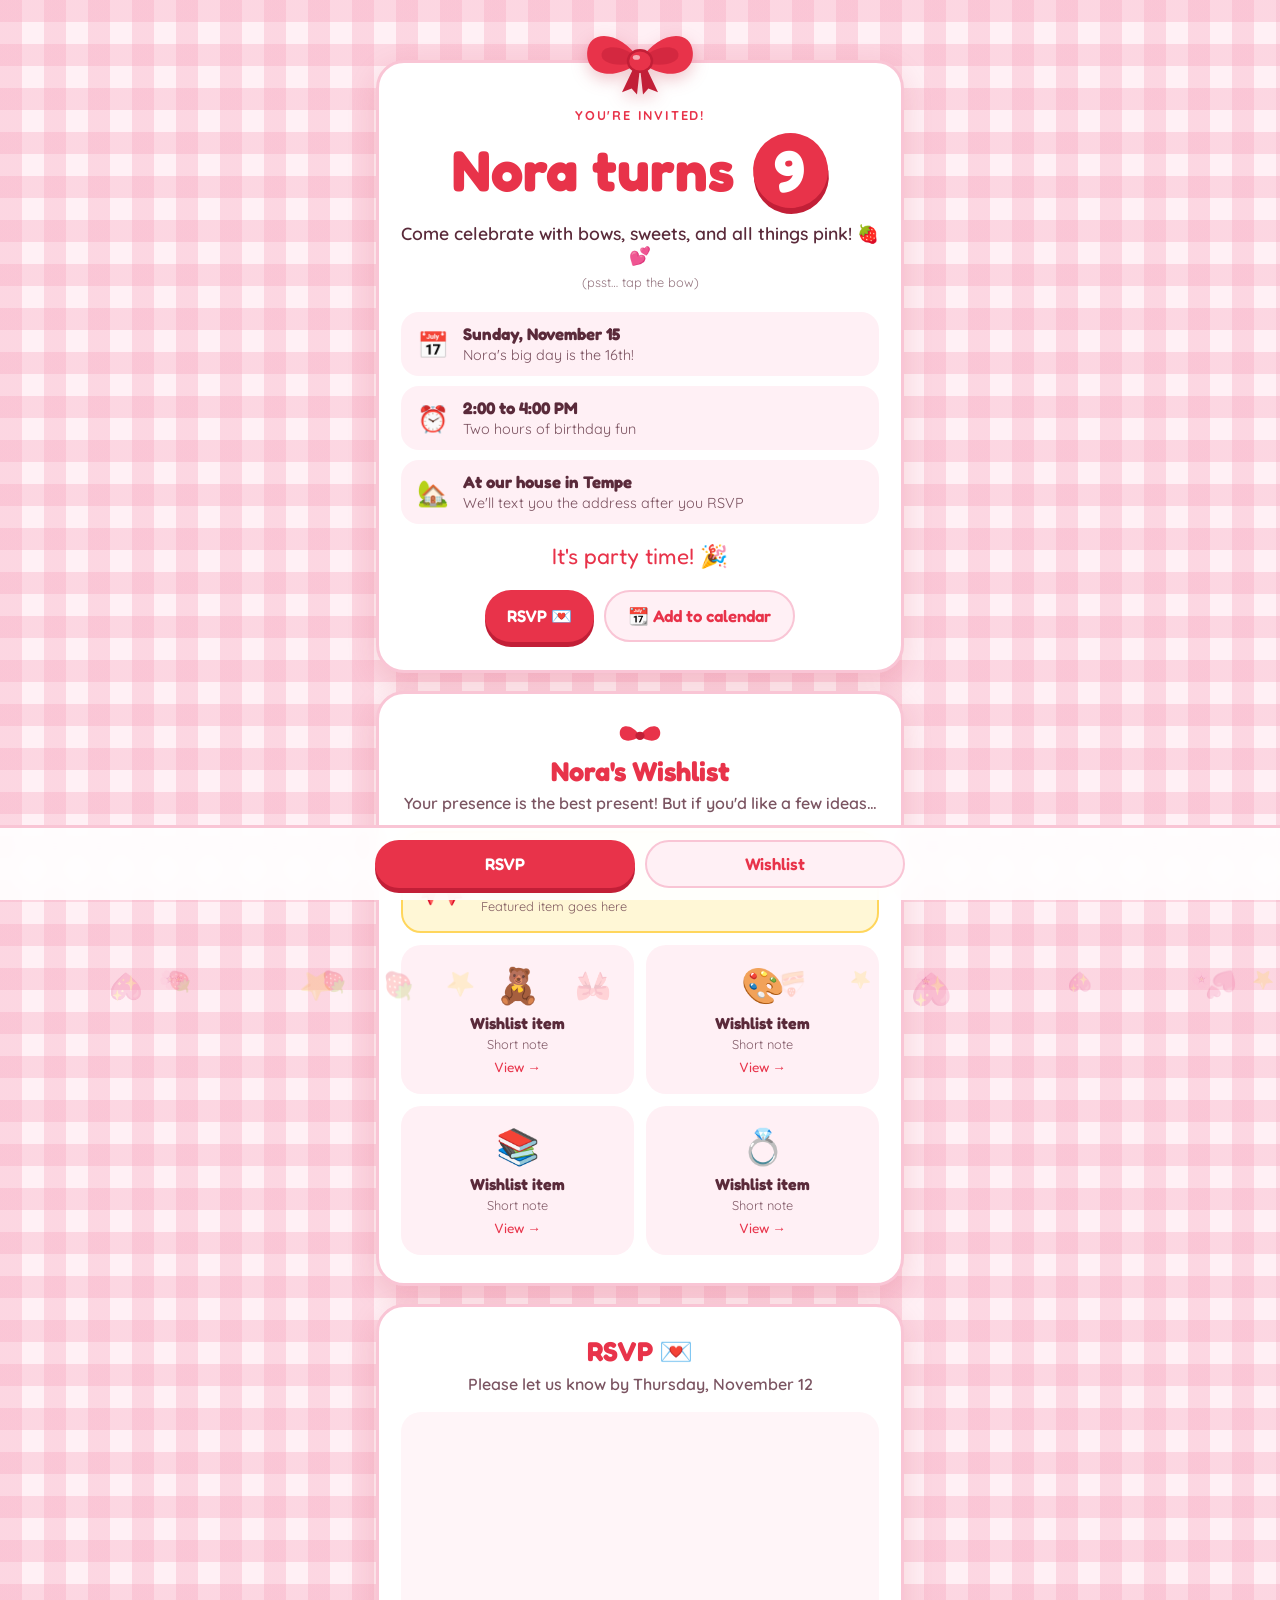
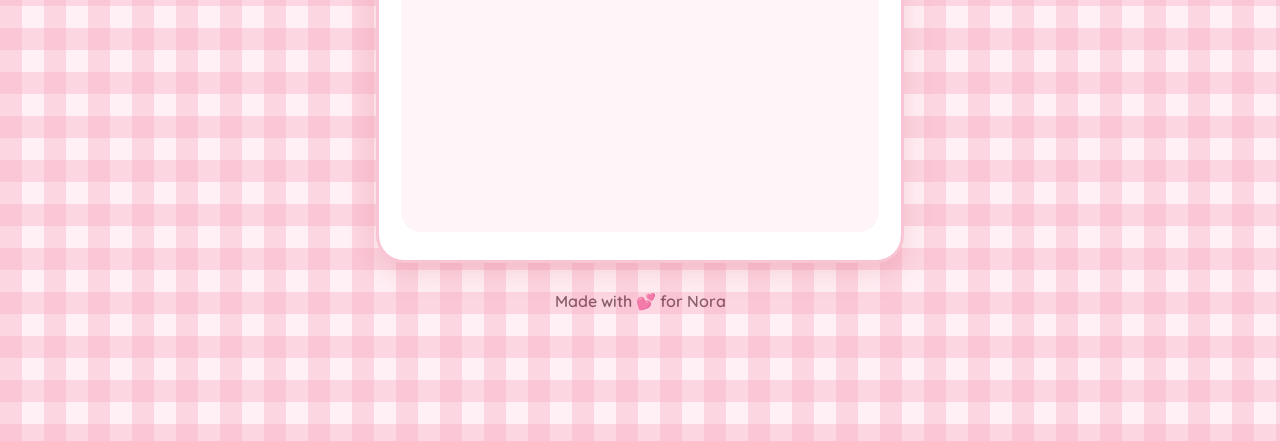
==== nora-9/index.html @ 8985c7e1 "Add Nora's 9th birthday invite page Co-Authored-By: Claude Opus 5.5 <noreply@anthropic.com> Claude-S" ====
<!doctype html>
<html lang="en">
<head>
<meta charset="utf-8">
<meta name="viewport" content="width=device-width, initial-scale=1, viewport-fit=cover">
<meta name="robots" content="noindex, nofollow, noarchive, nosnippet, noimageindex">
<meta name="googlebot" content="noindex, nofollow">
<title>Nora Turns 9</title>
<meta name="description" content="You're invited to Nora's 9th birthday party! Sunday, November 15, 2 to 4 PM.">
<meta property="og:title" content="You're invited to Nora's 9th birthday! 🎀">
<meta property="og:description" content="Sunday, November 15 · 2 to 4 PM · Tap to RSVP and see Nora's wishlist">
<meta name="theme-color" content="#f9c5d5">
<link rel="icon" href="data:image/svg+xml,<svg xmlns='http://www.w3.org/2000/svg' viewBox='0 0 100 100'><text y='.9em' font-size='90'>🎀</text></svg>">
<link rel="preconnect" href="https://fonts.googleapis.com">
<link rel="preconnect" href="https://fonts.gstatic.com" crossorigin>
<link href="https://fonts.googleapis.com/css2?family=Fredoka:wght@500;600;700&family=Quicksand:wght@500;600;700&display=swap" rel="stylesheet">
<style>
  :root{
    --pink:#f9c5d5; --pink-soft:#fff0f5; --pink-mid:#f7a8c0;
    --red:#e8334a; --red-deep:#c21f37; --ink:#5a2a3a; --white:#fff;
    --yellow:#ffd65c; --shadow:0 10px 30px rgba(194,31,55,.15);
    --r:28px;
  }
  *{box-sizing:border-box;margin:0;padding:0}
  html{scroll-behavior:smooth}
  body{
    font-family:"Quicksand",system-ui,sans-serif;color:var(--ink);
    background-color:var(--pink-soft);
    background-image:
      linear-gradient(90deg,rgba(247,168,192,.35) 50%,transparent 50%),
      linear-gradient(rgba(247,168,192,.35) 50%,transparent 50%);
    background-size:44px 44px;
    min-height:100vh;overflow-x:hidden;
    padding-bottom:calc(90px + env(safe-area-inset-bottom));
  }
  h1,h2,h3,.btn,.chip{font-family:"Fredoka",sans-serif}
  .wrap{max-width:560px;margin:0 auto;padding:20px 16px}

  .floaty{position:fixed;inset:0;pointer-events:none;z-index:0;overflow:hidden}
  .floaty span{position:absolute;bottom:-40px;font-size:22px;opacity:.55;animation:rise linear infinite}
  @keyframes rise{to{transform:translateY(-115vh) rotate(25deg)}}

  .card{
    position:relative;z-index:1;background:var(--white);border-radius:var(--r);
    box-shadow:var(--shadow);padding:28px 22px;margin:18px 0;
    border:3px solid var(--pink);
  }

  .hero{text-align:center;padding-top:44px;margin-top:40px}
  .hero .bow{position:absolute;top:-38px;left:50%;transform:translateX(-50%);width:120px;cursor:pointer;
    filter:drop-shadow(0 6px 8px rgba(194,31,55,.25));transition:transform .2s}
  .hero .bow:active{transform:translateX(-50%) scale(.9) rotate(-6deg)}
  .eyebrow{font-weight:700;letter-spacing:.14em;text-transform:uppercase;font-size:.8rem;color:var(--red)}
  .hero h1{font-size:clamp(2.6rem,12vw,3.6rem);line-height:1.05;margin:10px 0 4px;color:var(--red)}
  .hero h1 .nine{display:inline-grid;place-items:center;width:1.3em;height:1.3em;border-radius:50%;
    background:var(--red);color:#fff;transform:rotate(-8deg);margin-left:.08em;box-shadow:0 6px 0 var(--red-deep)}
  .hero p.sub{font-size:1.1rem;font-weight:600;margin-top:14px}
  .tapnote{font-size:.8rem;opacity:.65;margin-top:8px}

  .details{display:grid;gap:10px;margin-top:22px;text-align:left}
  .detail{display:flex;gap:14px;align-items:center;background:var(--pink-soft);border-radius:18px;padding:12px 16px}
  .detail .ic{font-size:1.6rem;flex:none}
  .detail b{display:block;font-family:"Fredoka";font-size:1.05rem}
  .detail small{font-size:.9rem;opacity:.8}

  .count{display:grid;grid-template-columns:repeat(4,1fr);gap:8px;margin-top:20px}
  .count div{background:var(--red);color:#fff;border-radius:16px;padding:10px 4px;text-align:center;box-shadow:0 5px 0 var(--red-deep)}
  .count b{font-family:"Fredoka";font-size:1.7rem;display:block;line-height:1}
  .count small{font-size:.7rem;font-weight:700;text-transform:uppercase;letter-spacing:.06em}
  .count-done{display:none;margin-top:18px;font-family:"Fredoka";font-size:1.4rem;color:var(--red)}

  .btn{display:inline-flex;align-items:center;justify-content:center;gap:8px;border:0;cursor:pointer;
    font-size:1.05rem;font-weight:600;border-radius:999px;padding:14px 22px;text-decoration:none;
    transition:transform .15s, box-shadow .15s}
  .btn:active{transform:translateY(3px)}
  .btn-red{background:var(--red);color:#fff;box-shadow:0 5px 0 var(--red-deep)}
  .btn-red:active{box-shadow:0 2px 0 var(--red-deep)}
  .btn-soft{background:var(--pink-soft);color:var(--red);border:2px solid var(--pink)}
  .row{display:flex;gap:10px;flex-wrap:wrap;justify-content:center;margin-top:20px}

  h2{font-size:1.7rem;color:var(--red);text-align:center;margin-bottom:6px}
  .section-sub{text-align:center;font-weight:600;opacity:.8;margin-bottom:18px}
  .h2-bow{width:46px;display:block;margin:0 auto 6px}

  .wish-grid{display:grid;grid-template-columns:1fr 1fr;gap:12px}
  .wish{background:var(--pink-soft);border-radius:20px;padding:16px 12px;text-align:center;text-decoration:none;color:var(--ink);
    border:2px solid transparent;transition:transform .15s,border-color .15s;display:flex;flex-direction:column;align-items:center;gap:6px}
  .wish:hover{border-color:var(--pink-mid)}
  .wish:active{transform:scale(.97)}
  .wish .emo{font-size:2.2rem}
  .wish b{font-family:"Fredoka";font-size:1rem;line-height:1.2}
  .wish small{font-size:.8rem;opacity:.75}
  .wish .go{margin-top:auto;font-family:"Fredoka";font-size:.85rem;color:var(--red)}
  .wish.fav{grid-column:1/-1;flex-direction:row;text-align:left;gap:14px;background:#fff7d6;border-color:var(--yellow)}
  .wish.fav .emo{font-size:2.6rem}
  .chip{display:inline-block;font-size:.7rem;background:var(--yellow);color:var(--ink);border-radius:999px;padding:2px 10px;margin-bottom:4px}

  .rsvp-frame{border-radius:20px;overflow:hidden;background:#fff5f8;min-height:420px}
  .rsvp-frame iframe{width:100%;border:0;display:block}

  .bar{position:fixed;left:0;right:0;bottom:0;z-index:10;padding:12px 16px calc(12px + env(safe-area-inset-bottom));
    background:rgba(255,255,255,.92);backdrop-filter:blur(10px);-webkit-backdrop-filter:blur(10px);
    border-top:3px solid var(--pink);display:flex;gap:10px;justify-content:center}
  .bar .btn{flex:1;max-width:260px;padding:12px 10px}

  footer{text-align:center;font-weight:600;opacity:.7;padding:10px 0 20px;position:relative;z-index:1}

  .confetti{position:fixed;top:-20px;z-index:50;pointer-events:none;font-size:22px;animation:fall 2.4s ease-in forwards}
  @keyframes fall{to{transform:translateY(110vh) rotate(540deg);opacity:.2}}
  @media (prefers-reduced-motion:reduce){.floaty,.confetti{display:none}}
</style>
</head>
<body>

<div class="floaty" aria-hidden="true" id="floaty"></div>

<main class="wrap">

  <section class="card hero" id="top">
    <svg class="bow" id="bow" viewBox="0 0 200 120" role="button" aria-label="Tap the bow for confetti">
      <path d="M100 60 C70 10, 15 5, 12 45 C9 85, 60 95, 100 60Z" fill="#e8334a"/>
      <path d="M100 60 C130 10, 185 5, 188 45 C191 85, 140 95, 100 60Z" fill="#e8334a"/>
      <path d="M100 60 C80 35, 40 30, 36 48 C33 66, 70 72, 100 60Z" fill="#c21f37" opacity=".5"/>
      <path d="M100 60 C120 35, 160 30, 164 48 C167 66, 130 72, 100 60Z" fill="#c21f37" opacity=".5"/>
      <path d="M92 66 L70 112 L86 106 L95 116 L100 70Z" fill="#c21f37"/>
      <path d="M108 66 L130 112 L114 106 L105 116 L100 70Z" fill="#c21f37"/>
      <ellipse cx="100" cy="60" rx="20" ry="18" fill="#e8334a" stroke="#c21f37" stroke-width="4"/>
      <ellipse cx="94" cy="54" rx="6" ry="4" fill="#fff" opacity=".6"/>
    </svg>
    <div class="eyebrow">You're invited!</div>
    <h1>Nora turns <span class="nine">9</span></h1>
    <p class="sub">Come celebrate with bows, sweets, and all things pink! 🍓💕</p>
    <p class="tapnote">(psst… tap the bow)</p>

    <div class="details">
      <div class="detail"><span class="ic">📅</span><div><b>Sunday, November 15</b><small>Nora's big day is the 16th!</small></div></div>
      <div class="detail"><span class="ic">⏰</span><div><b>2:00 to 4:00 PM</b><small>Two hours of birthday fun</small></div></div>
      <div class="detail"><span class="ic">🏡</span><div><b>At our house in Tempe</b><small>We'll text you the address after you RSVP</small></div></div>
    </div>

    <div class="count" id="count" aria-label="Countdown to the party">
      <div><b id="d">0</b><small>days</small></div>
      <div><b id="h">0</b><small>hours</small></div>
      <div><b id="m">0</b><small>mins</small></div>
      <div><b id="s">0</b><small>secs</small></div>
    </div>
    <div class="count-done" id="countDone">It's party time! 🎉</div>

    <div class="row">
      <a class="btn btn-red" href="#rsvp">RSVP 💌</a>
      <button class="btn btn-soft" id="calBtn" type="button">📆 Add to calendar</button>
    </div>
  </section>

  <section class="card" id="wishlist">
    <svg class="h2-bow" viewBox="0 0 200 120" aria-hidden="true"><path d="M100 60 C70 10,15 5,12 45 C9 85,60 95,100 60Z M100 60 C130 10,185 5,188 45 C191 85,140 95,100 60Z" fill="#e8334a"/><ellipse cx="100" cy="60" rx="20" ry="18" fill="#c21f37"/></svg>
    <h2>Nora's Wishlist</h2>
    <p class="section-sub">Your presence is the best present! But if you'd like a few ideas…</p>
    <div class="wish-grid" id="wishGrid"></div>
    <div class="row" id="registryRow">
      <a class="btn btn-soft" id="registryBtn" href="#" target="_blank" rel="noopener">🎁 See the full wishlist</a>
    </div>
  </section>

  <section class="card" id="rsvp">
    <h2>RSVP 💌</h2>
    <p class="section-sub">Please let us know by Thursday, November 12</p>
    <div class="rsvp-frame">
      <iframe data-tally-src="https://tally.so/embed/7Xq6G6?hideTitle=1&transparentBackground=1&dynamicHeight=1"
        loading="lazy" height="420" title="RSVP for Nora's birthday"></iframe>
    </div>
  </section>

  <footer>Made with 💕 for Nora</footer>
</main>

<nav class="bar">
  <a class="btn btn-red" href="#rsvp">RSVP</a>
  <a class="btn btn-soft" href="#wishlist">Wishlist</a>
</nav>

<script src="https://tally.so/widgets/embed.js" async onload="Tally.loadEmbeds()"></script>
<script>
/* ============ EDIT THESE ============ */
const PARTY = {
  title: "Nora's 9th Birthday Party",
  start: "2026-11-15T14:00:00-07:00",
  end:   "2026-11-15T16:00:00-07:00",
  location: "Tempe, AZ (address sent after RSVP)"
};
const REGISTRY_URL = ""; // full Amazon/Target wishlist link
const WISHLIST = [
  // fav:true = big featured card
  { emoji:"🎀", name:"Nora's #1 wish", note:"Featured item goes here", url:"#", fav:true },
  { emoji:"🧸", name:"Wishlist item", note:"Short note", url:"#" },
  { emoji:"🎨", name:"Wishlist item", note:"Short note", url:"#" },
  { emoji:"📚", name:"Wishlist item", note:"Short note", url:"#" },
  { emoji:"💍", name:"Wishlist item", note:"Short note", url:"#" }
];
/* ==================================== */

const grid = document.getElementById("wishGrid");
WISHLIST.forEach(w => {
  const a = document.createElement("a");
  a.className = "wish" + (w.fav ? " fav" : "");
  a.href = w.url; a.target = "_blank"; a.rel = "noopener";
  a.innerHTML = `<span class="emo">${w.emoji}</span><span>${w.fav ? '<span class="chip">⭐ Top pick</span><br>' : ""}<b>${w.name}</b><br><small>${w.note}</small></span>${w.fav ? "" : '<span class="go">View →</span>'}`;
  grid.appendChild(a);
});
if (REGISTRY_URL) document.getElementById("registryBtn").href = REGISTRY_URL;
else document.getElementById("registryRow").style.display = "none";

const target = new Date(PARTY.start).getTime();
const pad = n => String(n).padStart(2, "0");
function tick(){
  const diff = target - Date.now();
  if (diff <= 0){
    document.getElementById("count").style.display = "none";
    document.getElementById("countDone").style.display = "block";
    return;
  }
  document.getElementById("d").textContent = Math.floor(diff / 864e5);
  document.getElementById("h").textContent = pad(Math.floor(diff / 36e5) % 24);
  document.getElementById("m").textContent = pad(Math.floor(diff / 6e4) % 60);
  document.getElementById("s").textContent = pad(Math.floor(diff / 1e3) % 60);
}
tick(); setInterval(tick, 1000);

document.getElementById("calBtn").addEventListener("click", () => {
  const f = iso => new Date(iso).toISOString().replace(/[-:]/g, "").split(".")[0] + "Z";
  const ics = ["BEGIN:VCALENDAR","VERSION:2.0","PRODID:-//party//EN","BEGIN:VEVENT",
    "UID:nora9-" + Date.now() + "@party","DTSTAMP:" + f(new Date().toISOString()),
    "DTSTART:" + f(PARTY.start),"DTEND:" + f(PARTY.end),
    "SUMMARY:" + PARTY.title,"LOCATION:" + PARTY.location,
    "DESCRIPTION:RSVP and wishlist: " + location.href,"END:VEVENT","END:VCALENDAR"].join("\r\n");
  const url = URL.createObjectURL(new Blob([ics], { type: "text/calendar" }));
  const a = document.createElement("a"); a.href = url; a.download = "nora-birthday.ics";
  document.body.appendChild(a); a.click(); a.remove();
  setTimeout(() => URL.revokeObjectURL(url), 1000);
});

const bits = ["🎀","💕","🍓","⭐","🌸","💖","🍰"];
function confetti(n = 28){
  for (let i = 0; i < n; i++){
    const c = document.createElement("span");
    c.className = "confetti";
    c.textContent = bits[Math.floor(Math.random() * bits.length)];
    c.style.left = Math.random() * 100 + "vw";
    c.style.animationDelay = Math.random() * .6 + "s";
    c.style.fontSize = 16 + Math.random() * 18 + "px";
    document.body.appendChild(c);
    setTimeout(() => c.remove(), 3200);
  }
}
document.getElementById("bow").addEventListener("click", () => confetti());
setTimeout(() => confetti(18), 600);

window.addEventListener("message", e => {
  if (typeof e.data === "string" && e.data.includes("Tally.FormSubmitted")) confetti(40);
});

const fl = document.getElementById("floaty");
for (let i = 0; i < 12; i++){
  const sp = document.createElement("span");
  sp.textContent = ["💕","🎀","🍓","🌸"][i % 4];
  sp.style.left = Math.random() * 100 + "%";
  sp.style.animationDuration = 14 + Math.random() * 14 + "s";
  sp.style.animationDelay = -Math.random() * 20 + "s";
  fl.appendChild(sp);
}
</script>
</body>
</html>
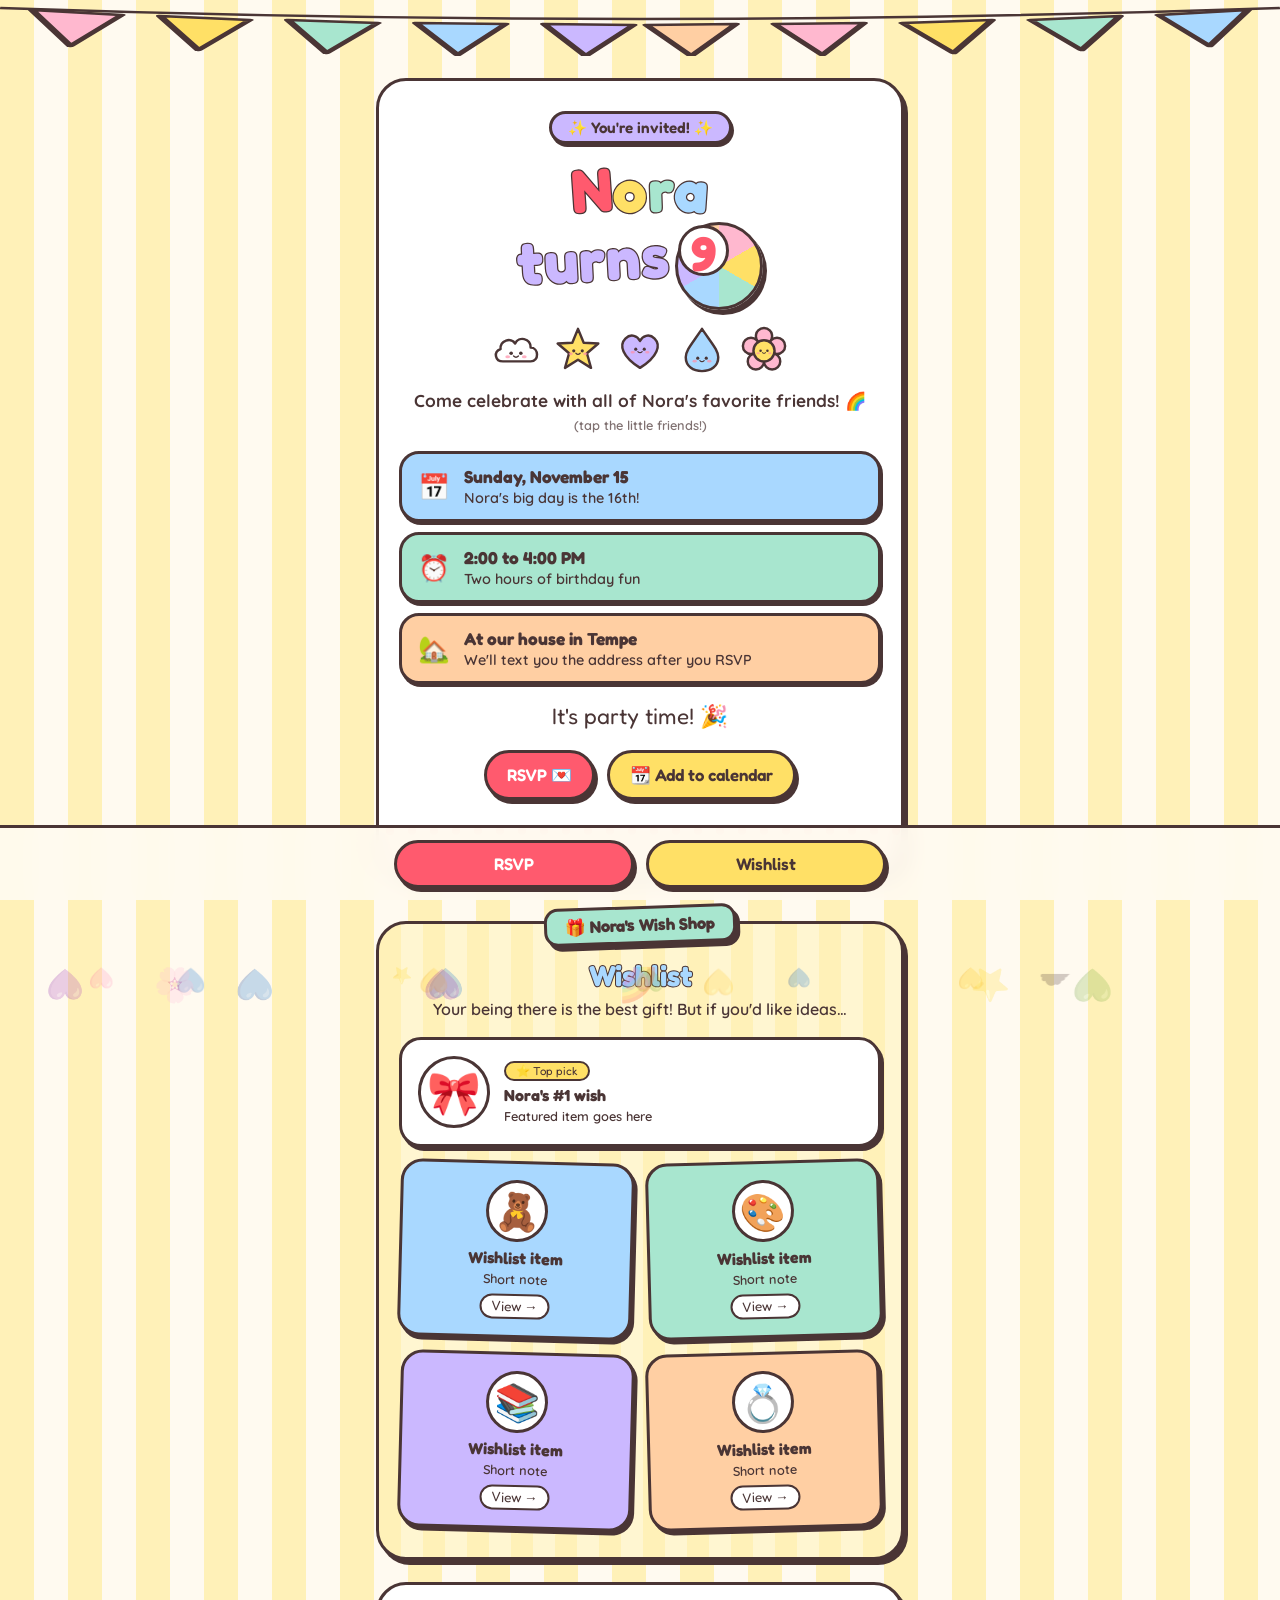
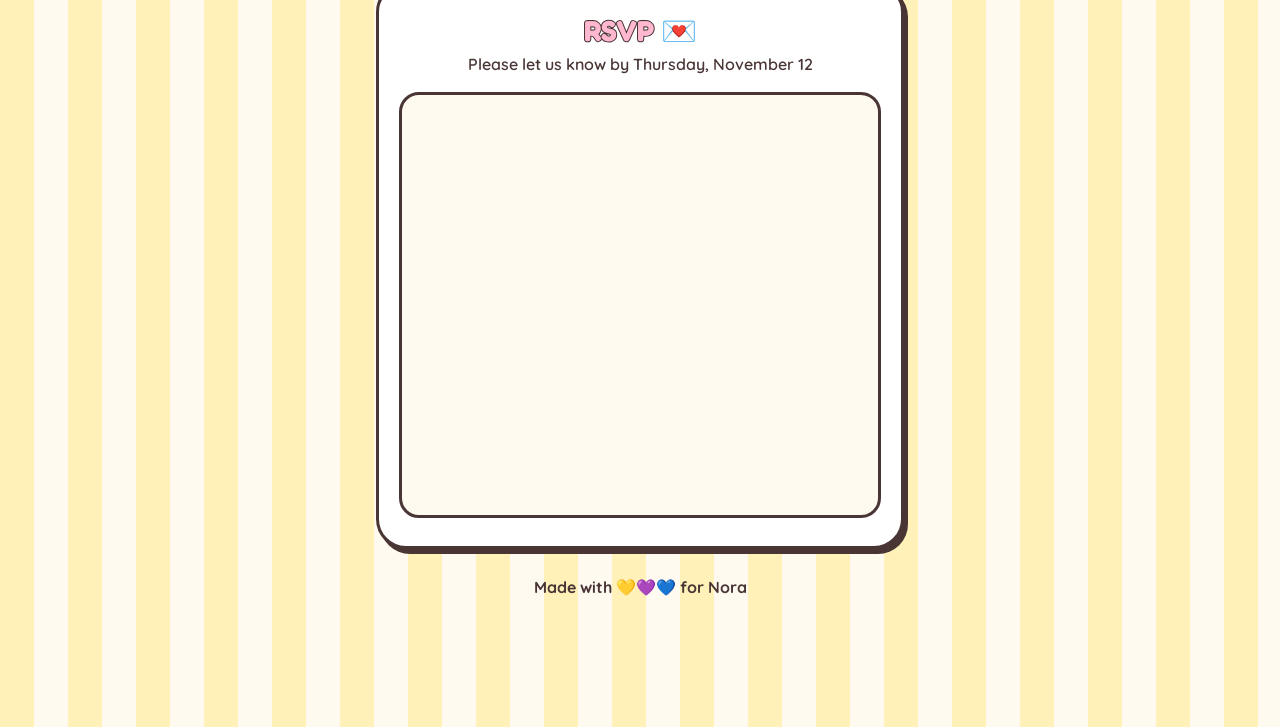
==== commit 848aff55: "Restyle Nora's invite with a multi-color storybook theme Co-Authored-By: Claude Opus 5.5 <noreply@an" ====
--- a/nora-9/index.html
+++ b/nora-9/index.html
@@ -7,130 +7,181 @@
 <meta name="googlebot" content="noindex, nofollow">
 <title>Nora Turns 9</title>
 <meta name="description" content="You're invited to Nora's 9th birthday party! Sunday, November 15, 2 to 4 PM.">
-<meta property="og:title" content="You're invited to Nora's 9th birthday! 🎀">
+<meta property="og:title" content="You're invited to Nora's 9th birthday! 🌈">
 <meta property="og:description" content="Sunday, November 15 · 2 to 4 PM · Tap to RSVP and see Nora's wishlist">
-<meta name="theme-color" content="#f9c5d5">
-<link rel="icon" href="data:image/svg+xml,<svg xmlns='http://www.w3.org/2000/svg' viewBox='0 0 100 100'><text y='.9em' font-size='90'>🎀</text></svg>">
+<meta name="theme-color" content="#fff3c4">
+<link rel="icon" href="data:image/svg+xml,<svg xmlns='http://www.w3.org/2000/svg' viewBox='0 0 100 100'><text y='.9em' font-size='90'>🌈</text></svg>">
 <link rel="preconnect" href="https://fonts.googleapis.com">
 <link rel="preconnect" href="https://fonts.gstatic.com" crossorigin>
 <link href="https://fonts.googleapis.com/css2?family=Fredoka:wght@500;600;700&family=Quicksand:wght@500;600;700&display=swap" rel="stylesheet">
 <style>
   :root{
-    --pink:#f9c5d5; --pink-soft:#fff0f5; --pink-mid:#f7a8c0;
-    --red:#e8334a; --red-deep:#c21f37; --ink:#5a2a3a; --white:#fff;
-    --yellow:#ffd65c; --shadow:0 10px 30px rgba(194,31,55,.15);
-    --r:28px;
+    --cream:#fffaf0; --butter:#fff1b8; --butter-deep:#ffe27a;
+    --pink:#ffb8cf; --red:#ff5a6e; --lav:#cbb8ff; --mint:#a8e6cf;
+    --sky:#a9d8ff; --peach:#ffcfa3; --lemon:#ffe066;
+    --ink:#4a3535; --white:#fff;
+    --line:3px solid var(--ink);
+    --pop:4px 5px 0 var(--ink);
   }
   *{box-sizing:border-box;margin:0;padding:0}
   html{scroll-behavior:smooth}
   body{
     font-family:"Quicksand",system-ui,sans-serif;color:var(--ink);
-    background-color:var(--pink-soft);
-    background-image:
-      linear-gradient(90deg,rgba(247,168,192,.35) 50%,transparent 50%),
-      linear-gradient(rgba(247,168,192,.35) 50%,transparent 50%);
-    background-size:44px 44px;
+    background-color:var(--cream);
+    background-image:repeating-linear-gradient(90deg,var(--butter) 0 34px,var(--cream) 34px 68px);
     min-height:100vh;overflow-x:hidden;
-    padding-bottom:calc(90px + env(safe-area-inset-bottom));
-  }
-  h1,h2,h3,.btn,.chip{font-family:"Fredoka",sans-serif}
-  .wrap{max-width:560px;margin:0 auto;padding:20px 16px}
-
+    padding-bottom:calc(92px + env(safe-area-inset-bottom));
+  }
+  h1,h2,.btn,.chip,.tile b{font-family:"Fredoka",sans-serif}
+  .wrap{max-width:560px;margin:0 auto;padding:0 16px 20px;position:relative;z-index:1}
+
+  /* bunting */
+  .bunting{display:block;width:100%;height:56px;position:relative;z-index:2}
+
+  /* floating friends */
   .floaty{position:fixed;inset:0;pointer-events:none;z-index:0;overflow:hidden}
-  .floaty span{position:absolute;bottom:-40px;font-size:22px;opacity:.55;animation:rise linear infinite}
-  @keyframes rise{to{transform:translateY(-115vh) rotate(25deg)}}
+  .floaty svg{position:absolute;bottom:-70px;animation:rise linear infinite;opacity:.9}
+  @keyframes rise{to{transform:translateY(-120vh) rotate(18deg)}}
 
   .card{
-    position:relative;z-index:1;background:var(--white);border-radius:var(--r);
-    box-shadow:var(--shadow);padding:28px 22px;margin:18px 0;
-    border:3px solid var(--pink);
-  }
-
-  .hero{text-align:center;padding-top:44px;margin-top:40px}
-  .hero .bow{position:absolute;top:-38px;left:50%;transform:translateX(-50%);width:120px;cursor:pointer;
-    filter:drop-shadow(0 6px 8px rgba(194,31,55,.25));transition:transform .2s}
-  .hero .bow:active{transform:translateX(-50%) scale(.9) rotate(-6deg)}
-  .eyebrow{font-weight:700;letter-spacing:.14em;text-transform:uppercase;font-size:.8rem;color:var(--red)}
-  .hero h1{font-size:clamp(2.6rem,12vw,3.6rem);line-height:1.05;margin:10px 0 4px;color:var(--red)}
-  .hero h1 .nine{display:inline-grid;place-items:center;width:1.3em;height:1.3em;border-radius:50%;
-    background:var(--red);color:#fff;transform:rotate(-8deg);margin-left:.08em;box-shadow:0 6px 0 var(--red-deep)}
-  .hero p.sub{font-size:1.1rem;font-weight:600;margin-top:14px}
-  .tapnote{font-size:.8rem;opacity:.65;margin-top:8px}
-
-  .details{display:grid;gap:10px;margin-top:22px;text-align:left}
-  .detail{display:flex;gap:14px;align-items:center;background:var(--pink-soft);border-radius:18px;padding:12px 16px}
+    position:relative;background:var(--white);border-radius:30px;border:var(--line);
+    box-shadow:var(--pop);padding:28px 20px;margin:22px 0;
+  }
+
+  /* hero */
+  .hero{text-align:center;padding-top:30px;background:var(--white)}
+  .hero::after{ /* polka-dot tablecloth edge */
+    content:"";position:absolute;left:-3px;right:-3px;bottom:-3px;height:54px;border-radius:0 0 30px 30px;
+    border:var(--line);border-top:0;
+    background:radial-gradient(circle,var(--red) 4px,transparent 4.5px) 0 0/22px 22px, #fff;
+    z-index:-0;
+  }
+  .hero > *{position:relative;z-index:1}
+  .hero .row{margin-bottom:46px}
+  .eyebrow{display:inline-block;font-family:"Fredoka";font-weight:600;font-size:.95rem;
+    background:var(--lav);border:var(--line);border-radius:999px;padding:4px 16px;box-shadow:2px 3px 0 var(--ink)}
+  .title{font-size:clamp(2.7rem,13vw,3.8rem);line-height:1.05;margin:14px 0 2px;font-weight:700;
+    -webkit-text-stroke:2.5px var(--ink);paint-order:stroke fill;letter-spacing:.01em}
+  .title span{display:inline-block;transform:rotate(var(--r,0deg))}
+  .badge{display:inline-grid;place-items:center;width:1.45em;height:1.45em;margin-left:.1em;vertical-align:middle;
+    background:conic-gradient(var(--pink) 0 60deg,var(--lemon) 0 120deg,var(--mint) 0 180deg,var(--sky) 0 240deg,var(--lav) 0 300deg,var(--peach) 0);
+    border-radius:50%;border:var(--line);box-shadow:var(--pop);transform:rotate(-8deg);cursor:pointer}
+  .badge i{font-style:normal;background:#fff;border:var(--line);border-radius:50%;width:1.05em;height:1.05em;
+    display:grid;place-items:center;font-size:.8em;-webkit-text-stroke:0;color:var(--red)}
+  .sub{font-size:1.08rem;font-weight:700;margin-top:14px}
+  .tapnote{font-size:.8rem;opacity:.7;margin-top:6px;font-weight:600}
+  .friends{display:flex;justify-content:center;gap:10px;margin:14px 0 4px}
+  .friends svg{width:52px;height:52px;cursor:pointer;transition:transform .2s}
+  .friends svg:active{transform:scale(.85) rotate(-10deg)}
+  .friends svg:nth-child(odd){animation:bob 2.6s ease-in-out infinite}
+  .friends svg:nth-child(even){animation:bob 2.6s ease-in-out infinite .6s}
+  @keyframes bob{50%{transform:translateY(-6px)}}
+
+  .details{display:grid;gap:10px;margin-top:18px;text-align:left}
+  .detail{display:flex;gap:14px;align-items:center;border:var(--line);border-radius:20px;padding:12px 16px;box-shadow:2px 3px 0 var(--ink)}
+  .detail:nth-child(1){background:var(--sky)}
+  .detail:nth-child(2){background:var(--mint)}
+  .detail:nth-child(3){background:var(--peach)}
   .detail .ic{font-size:1.6rem;flex:none}
-  .detail b{display:block;font-family:"Fredoka";font-size:1.05rem}
-  .detail small{font-size:.9rem;opacity:.8}
-
-  .count{display:grid;grid-template-columns:repeat(4,1fr);gap:8px;margin-top:20px}
-  .count div{background:var(--red);color:#fff;border-radius:16px;padding:10px 4px;text-align:center;box-shadow:0 5px 0 var(--red-deep)}
-  .count b{font-family:"Fredoka";font-size:1.7rem;display:block;line-height:1}
-  .count small{font-size:.7rem;font-weight:700;text-transform:uppercase;letter-spacing:.06em}
-  .count-done{display:none;margin-top:18px;font-family:"Fredoka";font-size:1.4rem;color:var(--red)}
-
-  .btn{display:inline-flex;align-items:center;justify-content:center;gap:8px;border:0;cursor:pointer;
-    font-size:1.05rem;font-weight:600;border-radius:999px;padding:14px 22px;text-decoration:none;
-    transition:transform .15s, box-shadow .15s}
-  .btn:active{transform:translateY(3px)}
-  .btn-red{background:var(--red);color:#fff;box-shadow:0 5px 0 var(--red-deep)}
-  .btn-red:active{box-shadow:0 2px 0 var(--red-deep)}
-  .btn-soft{background:var(--pink-soft);color:var(--red);border:2px solid var(--pink)}
-  .row{display:flex;gap:10px;flex-wrap:wrap;justify-content:center;margin-top:20px}
-
-  h2{font-size:1.7rem;color:var(--red);text-align:center;margin-bottom:6px}
-  .section-sub{text-align:center;font-weight:600;opacity:.8;margin-bottom:18px}
-  .h2-bow{width:46px;display:block;margin:0 auto 6px}
-
-  .wish-grid{display:grid;grid-template-columns:1fr 1fr;gap:12px}
-  .wish{background:var(--pink-soft);border-radius:20px;padding:16px 12px;text-align:center;text-decoration:none;color:var(--ink);
-    border:2px solid transparent;transition:transform .15s,border-color .15s;display:flex;flex-direction:column;align-items:center;gap:6px}
-  .wish:hover{border-color:var(--pink-mid)}
-  .wish:active{transform:scale(.97)}
-  .wish .emo{font-size:2.2rem}
+  .detail b{display:block;font-family:"Fredoka";font-size:1.08rem}
+  .detail small{font-size:.9rem;font-weight:600}
+
+  .count{display:grid;grid-template-columns:repeat(4,1fr);gap:8px;margin-top:18px}
+  .tile{border:var(--line);border-radius:18px;padding:10px 2px;text-align:center;box-shadow:2px 4px 0 var(--ink)}
+  .tile:nth-child(1){background:var(--pink)} .tile:nth-child(2){background:var(--lemon)}
+  .tile:nth-child(3){background:var(--lav)}  .tile:nth-child(4){background:var(--mint)}
+  .tile b{font-size:1.75rem;display:block;line-height:1}
+  .tile small{font-size:.68rem;font-weight:700;text-transform:uppercase;letter-spacing:.06em}
+  .count-done{display:none;margin-top:18px;font-family:"Fredoka";font-size:1.4rem}
+
+  .btn{display:inline-flex;align-items:center;justify-content:center;gap:8px;cursor:pointer;color:var(--ink);
+    font-size:1.05rem;font-weight:600;border-radius:999px;padding:12px 20px;text-decoration:none;
+    border:var(--line);box-shadow:3px 4px 0 var(--ink);transition:transform .12s, box-shadow .12s}
+  .btn:active{transform:translate(2px,3px);box-shadow:1px 1px 0 var(--ink)}
+  .btn-main{background:var(--red);color:#fff}
+  .btn-alt{background:var(--lemon)}
+  .row{display:flex;gap:12px;flex-wrap:wrap;justify-content:center;margin-top:20px}
+
+  h2{font-size:1.8rem;text-align:center;margin-bottom:6px;-webkit-text-stroke:2px var(--ink);paint-order:stroke fill}
+  .h-wish{color:var(--sky)} .h-rsvp{color:var(--pink)}
+  .section-sub{text-align:center;font-weight:600;margin-bottom:18px}
+
+  /* wishlist "shop shelf" */
+  .shelf{background:var(--butter);background-image:repeating-linear-gradient(90deg,var(--butter) 0 22px,#fff6d1 22px 44px)}
+  .shelf .sign{display:block;width:max-content;margin:-46px auto 14px;background:var(--mint);border:var(--line);border-radius:14px;
+    padding:6px 18px;box-shadow:var(--pop);font-family:"Fredoka";font-weight:700;font-size:1.05rem;transform:rotate(-2deg)}
+  .wish-grid{display:grid;grid-template-columns:1fr 1fr;gap:14px}
+  .wish{border:var(--line);border-radius:22px;padding:16px 10px;text-align:center;text-decoration:none;color:var(--ink);
+    box-shadow:3px 4px 0 var(--ink);display:flex;flex-direction:column;align-items:center;gap:6px;
+    transform:rotate(var(--tilt,0deg));transition:transform .15s}
+  .wish:hover,.wish:active{transform:rotate(0) scale(1.03)}
+  .wish .emo{font-size:2.3rem;background:#fff;border:var(--line);border-radius:50%;width:62px;height:62px;display:grid;place-items:center}
   .wish b{font-family:"Fredoka";font-size:1rem;line-height:1.2}
-  .wish small{font-size:.8rem;opacity:.75}
-  .wish .go{margin-top:auto;font-family:"Fredoka";font-size:.85rem;color:var(--red)}
-  .wish.fav{grid-column:1/-1;flex-direction:row;text-align:left;gap:14px;background:#fff7d6;border-color:var(--yellow)}
-  .wish.fav .emo{font-size:2.6rem}
-  .chip{display:inline-block;font-size:.7rem;background:var(--yellow);color:var(--ink);border-radius:999px;padding:2px 10px;margin-bottom:4px}
-
-  .rsvp-frame{border-radius:20px;overflow:hidden;background:#fff5f8;min-height:420px}
+  .wish small{font-size:.8rem;font-weight:600}
+  .wish .go{margin-top:auto;font-family:"Fredoka";font-size:.85rem;background:#fff;border:2px solid var(--ink);border-radius:999px;padding:2px 10px}
+  .wish.fav{grid-column:1/-1;flex-direction:row;text-align:left;gap:14px;padding:16px}
+  .wish.fav .emo{width:72px;height:72px;font-size:2.7rem;flex:none}
+  .chip{display:inline-block;font-size:.72rem;background:var(--lemon);border:2px solid var(--ink);border-radius:999px;padding:1px 10px;margin-bottom:4px}
+
+  .rsvp-frame{border-radius:20px;overflow:hidden;background:#fffaf0;border:var(--line);min-height:420px}
   .rsvp-frame iframe{width:100%;border:0;display:block}
 
   .bar{position:fixed;left:0;right:0;bottom:0;z-index:10;padding:12px 16px calc(12px + env(safe-area-inset-bottom));
-    background:rgba(255,255,255,.92);backdrop-filter:blur(10px);-webkit-backdrop-filter:blur(10px);
-    border-top:3px solid var(--pink);display:flex;gap:10px;justify-content:center}
-  .bar .btn{flex:1;max-width:260px;padding:12px 10px}
-
-  footer{text-align:center;font-weight:600;opacity:.7;padding:10px 0 20px;position:relative;z-index:1}
-
-  .confetti{position:fixed;top:-20px;z-index:50;pointer-events:none;font-size:22px;animation:fall 2.4s ease-in forwards}
-  @keyframes fall{to{transform:translateY(110vh) rotate(540deg);opacity:.2}}
-  @media (prefers-reduced-motion:reduce){.floaty,.confetti{display:none}}
+    background:rgba(255,250,240,.94);backdrop-filter:blur(10px);-webkit-backdrop-filter:blur(10px);
+    border-top:var(--line);display:flex;gap:12px;justify-content:center}
+  .bar .btn{flex:1;max-width:240px;padding:11px 10px}
+
+  footer{text-align:center;font-weight:700;padding:6px 0 18px}
+
+  .confetti{position:fixed;top:-24px;z-index:50;pointer-events:none;font-size:22px;animation:fall 2.4s ease-in forwards}
+  @keyframes fall{to{transform:translateY(110vh) rotate(540deg);opacity:.25}}
+  @media (prefers-reduced-motion:reduce){.floaty,.confetti{display:none}.friends svg{animation:none}}
 </style>
 </head>
 <body>
 
+<!-- original kawaii friends (reused via <use>) -->
+<svg width="0" height="0" style="position:absolute" aria-hidden="true">
+  <defs>
+    <g id="face">
+      <circle cx="-7" cy="0" r="2.6" fill="#4a3535"/><circle cx="7" cy="0" r="2.6" fill="#4a3535"/>
+      <path d="M-3.5 4 Q0 7.5 3.5 4" stroke="#4a3535" stroke-width="2" fill="none" stroke-linecap="round"/>
+      <ellipse cx="-12" cy="5" rx="3.5" ry="2.2" fill="#ff8fa8" opacity=".7"/><ellipse cx="12" cy="5" rx="3.5" ry="2.2" fill="#ff8fa8" opacity=".7"/>
+    </g>
+    <symbol id="cloud" viewBox="0 0 64 64"><path d="M16 46 C6 46 4 34 13 31 C12 20 26 16 31 24 C35 15 50 17 50 29 C60 29 61 46 50 46Z" fill="#fff" stroke="#4a3535" stroke-width="3" stroke-linejoin="round"/><use href="#face" transform="translate(32 36) scale(.85)"/></symbol>
+    <symbol id="star" viewBox="0 0 64 64"><path d="M32 6 L39 23 L57 24 L43 36 L48 54 L32 44 L16 54 L21 36 L7 24 L25 23Z" fill="#ffe066" stroke="#4a3535" stroke-width="3" stroke-linejoin="round"/><use href="#face" transform="translate(32 33) scale(.75)"/></symbol>
+    <symbol id="heart" viewBox="0 0 64 64"><path d="M32 54 C10 40 6 26 14 18 C21 11 29 15 32 21 C35 15 43 11 50 18 C58 26 54 40 32 54Z" fill="#cbb8ff" stroke="#4a3535" stroke-width="3" stroke-linejoin="round"/><use href="#face" transform="translate(32 31) scale(.75)"/></symbol>
+    <symbol id="drop" viewBox="0 0 64 64"><path d="M32 6 C44 24 52 32 52 41 C52 52 43 58 32 58 C21 58 12 52 12 41 C12 32 20 24 32 6Z" fill="#a9d8ff" stroke="#4a3535" stroke-width="3" stroke-linejoin="round"/><use href="#face" transform="translate(32 42) scale(.75)"/></symbol>
+    <symbol id="flower" viewBox="0 0 64 64"><g fill="#ffb8cf" stroke="#4a3535" stroke-width="3"><circle cx="32" cy="15" r="10"/><circle cx="48" cy="27" r="10"/><circle cx="42" cy="46" r="10"/><circle cx="22" cy="46" r="10"/><circle cx="16" cy="27" r="10"/></g><circle cx="32" cy="33" r="13" fill="#ffe066" stroke="#4a3535" stroke-width="3"/><use href="#face" transform="translate(32 33) scale(.6)"/></symbol>
+  </defs>
+</svg>
+
 <div class="floaty" aria-hidden="true" id="floaty"></div>
 
+<svg class="bunting" viewBox="0 0 400 56" preserveAspectRatio="none" aria-hidden="true">
+  <path d="M0 8 Q200 30 400 8" stroke="#4a3535" stroke-width="2.5" fill="none"/>
+  <g stroke="#4a3535" stroke-width="2.5" stroke-linejoin="round">
+    <path d="M10 10 L38 15 L22 46Z" fill="#ffb8cf"/><path d="M50 16 L78 20 L62 50Z" fill="#ffe066"/>
+    <path d="M90 20 L118 23 L102 53Z" fill="#a8e6cf"/><path d="M130 23 L158 24 L143 55Z" fill="#a9d8ff"/>
+    <path d="M170 24 L198 25 L183 56Z" fill="#cbb8ff"/><path d="M202 25 L230 24 L216 56Z" fill="#ffcfa3"/>
+    <path d="M242 24 L270 23 L257 55Z" fill="#ffb8cf"/><path d="M282 23 L310 20 L298 53Z" fill="#ffe066"/>
+    <path d="M322 20 L350 16 L338 50Z" fill="#a8e6cf"/><path d="M362 15 L390 10 L378 46Z" fill="#a9d8ff"/>
+  </g>
+</svg>
+
 <main class="wrap">
 
   <section class="card hero" id="top">
-    <svg class="bow" id="bow" viewBox="0 0 200 120" role="button" aria-label="Tap the bow for confetti">
-      <path d="M100 60 C70 10, 15 5, 12 45 C9 85, 60 95, 100 60Z" fill="#e8334a"/>
-      <path d="M100 60 C130 10, 185 5, 188 45 C191 85, 140 95, 100 60Z" fill="#e8334a"/>
-      <path d="M100 60 C80 35, 40 30, 36 48 C33 66, 70 72, 100 60Z" fill="#c21f37" opacity=".5"/>
-      <path d="M100 60 C120 35, 160 30, 164 48 C167 66, 130 72, 100 60Z" fill="#c21f37" opacity=".5"/>
-      <path d="M92 66 L70 112 L86 106 L95 116 L100 70Z" fill="#c21f37"/>
-      <path d="M108 66 L130 112 L114 106 L105 116 L100 70Z" fill="#c21f37"/>
-      <ellipse cx="100" cy="60" rx="20" ry="18" fill="#e8334a" stroke="#c21f37" stroke-width="4"/>
-      <ellipse cx="94" cy="54" rx="6" ry="4" fill="#fff" opacity=".6"/>
-    </svg>
-    <div class="eyebrow">You're invited!</div>
-    <h1>Nora turns <span class="nine">9</span></h1>
-    <p class="sub">Come celebrate with bows, sweets, and all things pink! 🍓💕</p>
-    <p class="tapnote">(psst… tap the bow)</p>
+    <span class="eyebrow">✨ You're invited! ✨</span>
+    <h1 class="title" aria-label="Nora turns 9">
+      <span style="color:#ff5a6e;--r:-4deg">N</span><span style="color:#ffe066;--r:3deg">o</span><span style="color:#a8e6cf;--r:-2deg">r</span><span style="color:#a9d8ff;--r:4deg">a</span>
+      <br><span style="color:#cbb8ff;--r:-3deg">turns</span><span class="badge" id="badge" role="button" aria-label="Tap for confetti"><i>9</i></span>
+    </h1>
+    <div class="friends" aria-hidden="true">
+      <svg><use href="#cloud"/></svg><svg><use href="#star"/></svg><svg><use href="#heart"/></svg><svg><use href="#drop"/></svg><svg><use href="#flower"/></svg>
+    </div>
+    <p class="sub">Come celebrate with all of Nora's favorite friends! 🌈</p>
+    <p class="tapnote">(tap the little friends!)</p>
 
     <div class="details">
       <div class="detail"><span class="ic">📅</span><div><b>Sunday, November 15</b><small>Nora's big day is the 16th!</small></div></div>
@@ -139,31 +190,31 @@
     </div>
 
     <div class="count" id="count" aria-label="Countdown to the party">
-      <div><b id="d">0</b><small>days</small></div>
-      <div><b id="h">0</b><small>hours</small></div>
-      <div><b id="m">0</b><small>mins</small></div>
-      <div><b id="s">0</b><small>secs</small></div>
+      <div class="tile"><b id="d">0</b><small>days</small></div>
+      <div class="tile"><b id="h">0</b><small>hours</small></div>
+      <div class="tile"><b id="m">0</b><small>mins</small></div>
+      <div class="tile"><b id="s">0</b><small>secs</small></div>
     </div>
     <div class="count-done" id="countDone">It's party time! 🎉</div>
 
     <div class="row">
-      <a class="btn btn-red" href="#rsvp">RSVP 💌</a>
-      <button class="btn btn-soft" id="calBtn" type="button">📆 Add to calendar</button>
+      <a class="btn btn-main" href="#rsvp">RSVP 💌</a>
+      <button class="btn btn-alt" id="calBtn" type="button">📆 Add to calendar</button>
     </div>
   </section>
 
-  <section class="card" id="wishlist">
-    <svg class="h2-bow" viewBox="0 0 200 120" aria-hidden="true"><path d="M100 60 C70 10,15 5,12 45 C9 85,60 95,100 60Z M100 60 C130 10,185 5,188 45 C191 85,140 95,100 60Z" fill="#e8334a"/><ellipse cx="100" cy="60" rx="20" ry="18" fill="#c21f37"/></svg>
-    <h2>Nora's Wishlist</h2>
-    <p class="section-sub">Your presence is the best present! But if you'd like a few ideas…</p>
+  <section class="card shelf" id="wishlist" style="margin-top:44px">
+    <span class="sign">🎁 Nora's Wish Shop</span>
+    <h2 class="h-wish">Wishlist</h2>
+    <p class="section-sub">Your being there is the best gift! But if you'd like ideas…</p>
     <div class="wish-grid" id="wishGrid"></div>
     <div class="row" id="registryRow">
-      <a class="btn btn-soft" id="registryBtn" href="#" target="_blank" rel="noopener">🎁 See the full wishlist</a>
+      <a class="btn btn-alt" id="registryBtn" href="#" target="_blank" rel="noopener">🛍️ See the full wishlist</a>
     </div>
   </section>
 
   <section class="card" id="rsvp">
-    <h2>RSVP 💌</h2>
+    <h2 class="h-rsvp">RSVP 💌</h2>
     <p class="section-sub">Please let us know by Thursday, November 12</p>
     <div class="rsvp-frame">
       <iframe data-tally-src="https://tally.so/embed/7Xq6G6?hideTitle=1&transparentBackground=1&dynamicHeight=1"
@@ -171,12 +222,12 @@
     </div>
   </section>
 
-  <footer>Made with 💕 for Nora</footer>
+  <footer>Made with 💛💜💙 for Nora</footer>
 </main>
 
 <nav class="bar">
-  <a class="btn btn-red" href="#rsvp">RSVP</a>
-  <a class="btn btn-soft" href="#wishlist">Wishlist</a>
+  <a class="btn btn-main" href="#rsvp">RSVP</a>
+  <a class="btn btn-alt" href="#wishlist">Wishlist</a>
 </nav>
 
 <script src="https://tally.so/widgets/embed.js" async onload="Tally.loadEmbeds()"></script>
@@ -199,11 +250,14 @@
 ];
 /* ==================================== */
 
+const pastels = ["#ffb8cf","#a9d8ff","#a8e6cf","#cbb8ff","#ffcfa3","#ffe066"];
 const grid = document.getElementById("wishGrid");
-WISHLIST.forEach(w => {
+WISHLIST.forEach((w, i) => {
   const a = document.createElement("a");
   a.className = "wish" + (w.fav ? " fav" : "");
   a.href = w.url; a.target = "_blank"; a.rel = "noopener";
+  a.style.background = w.fav ? "#fff" : pastels[i % pastels.length];
+  a.style.setProperty("--tilt", w.fav ? "0deg" : (i % 2 ? "1.5deg" : "-1.5deg"));
   a.innerHTML = `<span class="emo">${w.emoji}</span><span>${w.fav ? '<span class="chip">⭐ Top pick</span><br>' : ""}<b>${w.name}</b><br><small>${w.note}</small></span>${w.fav ? "" : '<span class="go">View →</span>'}`;
   grid.appendChild(a);
 });
@@ -239,7 +293,7 @@
   setTimeout(() => URL.revokeObjectURL(url), 1000);
 });
 
-const bits = ["🎀","💕","🍓","⭐","🌸","💖","🍰"];
+const bits = ["💛","💜","💙","💚","🩷","⭐","🌈","☁️","🌸"];
 function confetti(n = 28){
   for (let i = 0; i < n; i++){
     const c = document.createElement("span");
@@ -252,7 +306,8 @@
     setTimeout(() => c.remove(), 3200);
   }
 }
-document.getElementById("bow").addEventListener("click", () => confetti());
+document.getElementById("badge").addEventListener("click", () => confetti());
+document.querySelectorAll(".friends svg").forEach(s => s.addEventListener("click", () => confetti(14)));
 setTimeout(() => confetti(18), 600);
 
 window.addEventListener("message", e => {
@@ -260,13 +315,19 @@
 });
 
 const fl = document.getElementById("floaty");
-for (let i = 0; i < 12; i++){
-  const sp = document.createElement("span");
-  sp.textContent = ["💕","🎀","🍓","🌸"][i % 4];
-  sp.style.left = Math.random() * 100 + "%";
-  sp.style.animationDuration = 14 + Math.random() * 14 + "s";
-  sp.style.animationDelay = -Math.random() * 20 + "s";
-  fl.appendChild(sp);
+const kinds = ["cloud","star","heart","drop","flower"];
+for (let i = 0; i < 10; i++){
+  const ns = "http://www.w3.org/2000/svg";
+  const s = document.createElementNS(ns, "svg");
+  const u = document.createElementNS(ns, "use");
+  u.setAttribute("href", "#" + kinds[i % kinds.length]);
+  s.appendChild(u);
+  const size = 30 + Math.random() * 22;
+  s.setAttribute("width", size); s.setAttribute("height", size);
+  s.style.left = Math.random() * 92 + "%";
+  s.style.animationDuration = 16 + Math.random() * 14 + "s";
+  s.style.animationDelay = -Math.random() * 24 + "s";
+  fl.appendChild(s);
 }
 </script>
 </body>
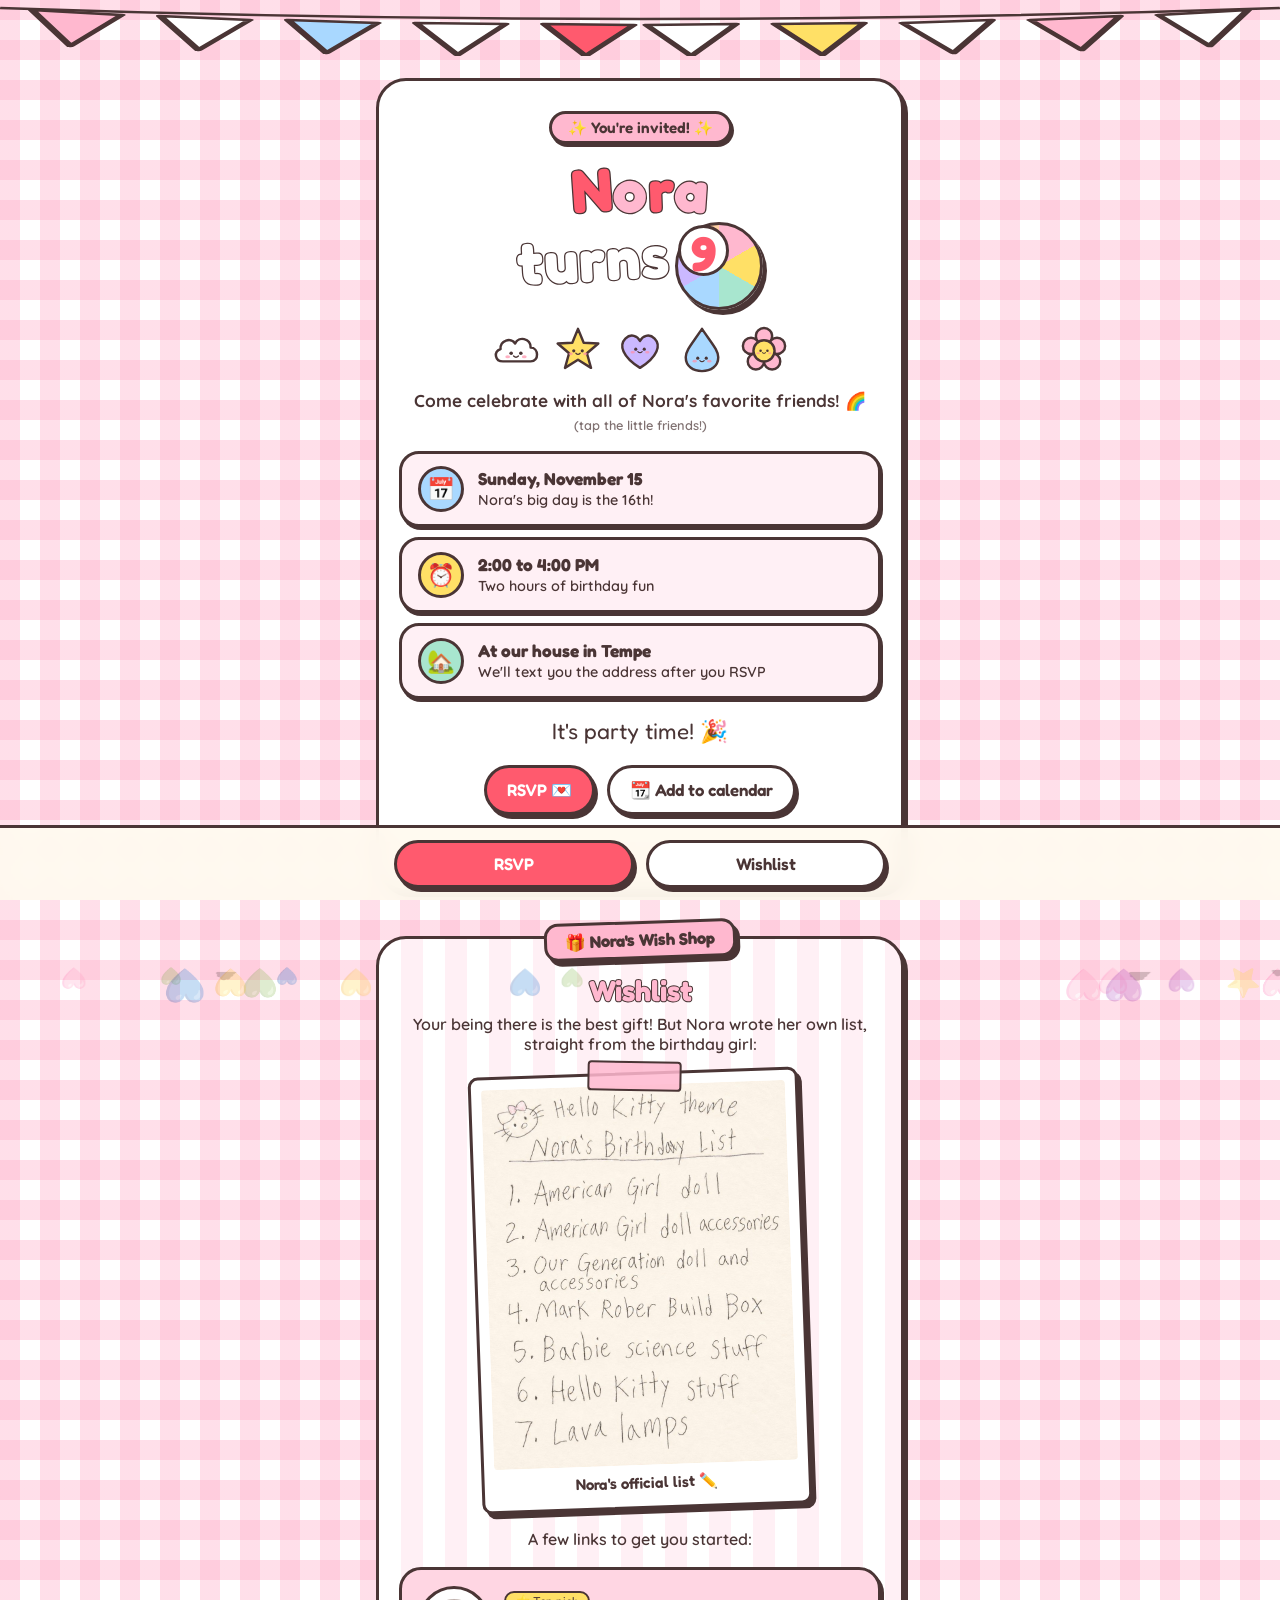
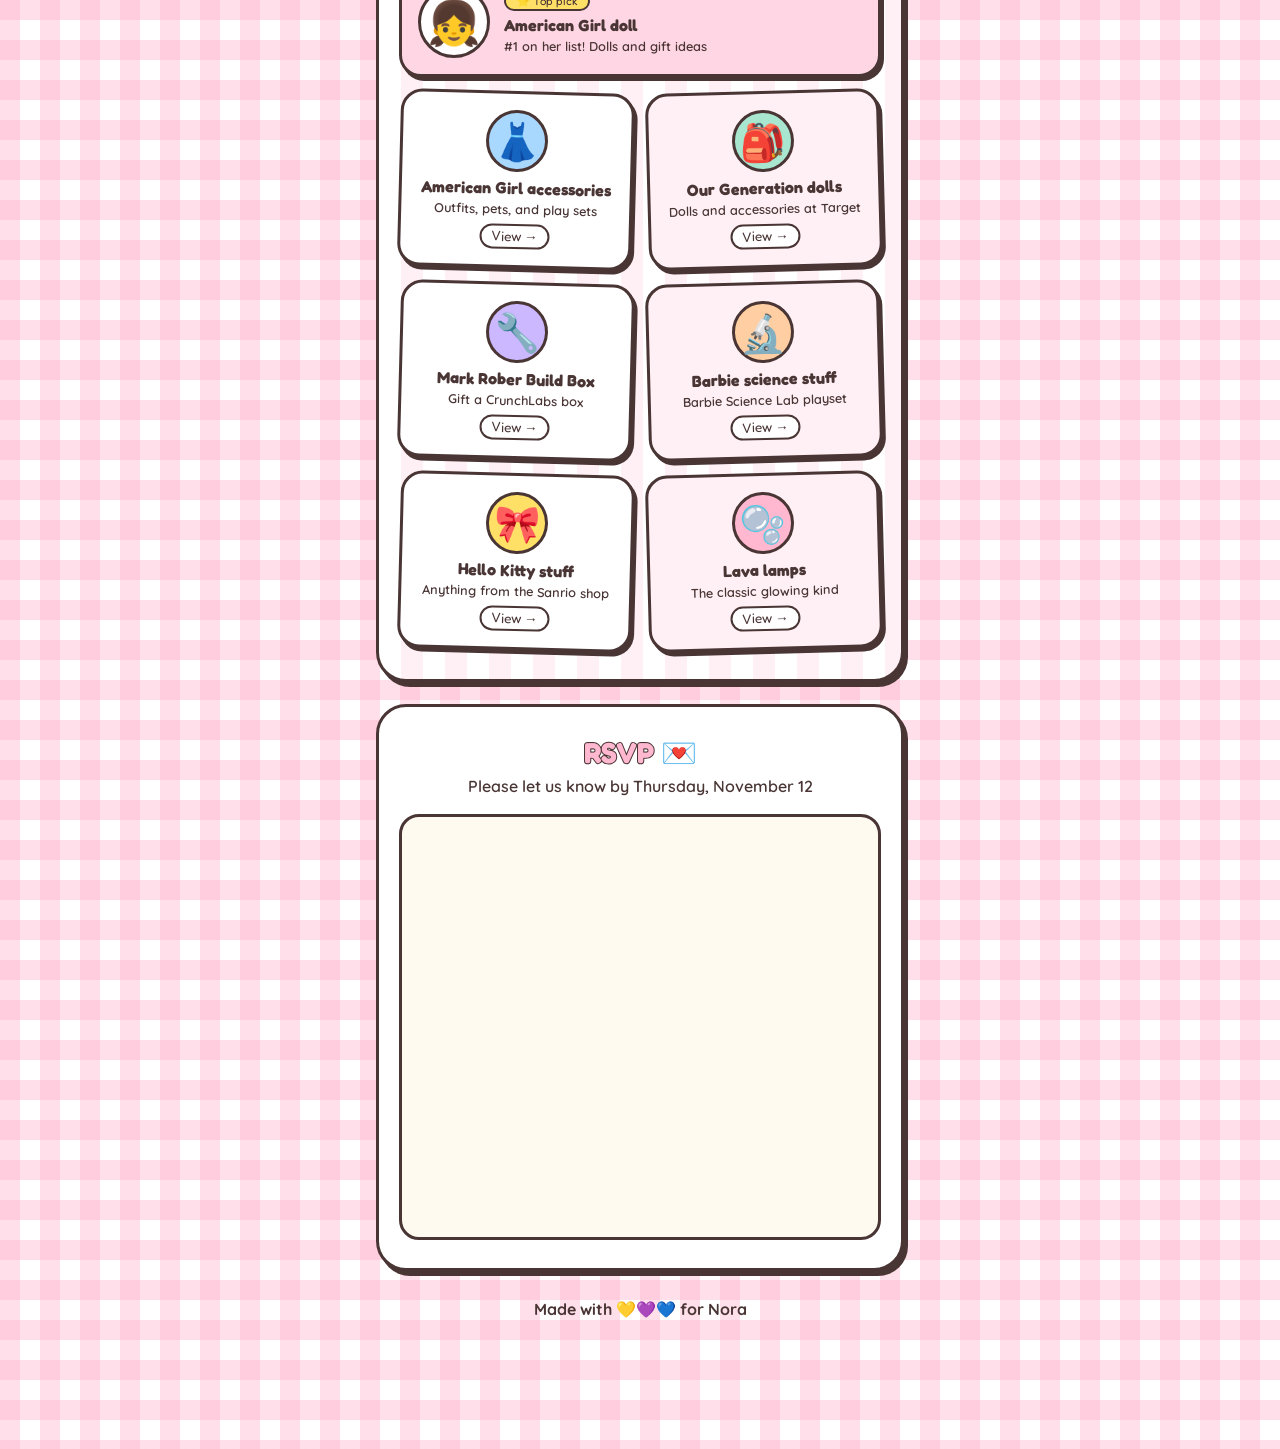
==== commit 758c0348: "Pink and white rebalance, add Nora's list and gift links Co-Authored-By: Claude Opus 5.5 <noreply@an" ====
--- a/nora-9/index.html
+++ b/nora-9/index.html
@@ -27,8 +27,11 @@
   html{scroll-behavior:smooth}
   body{
     font-family:"Quicksand",system-ui,sans-serif;color:var(--ink);
-    background-color:var(--cream);
-    background-image:repeating-linear-gradient(90deg,var(--butter) 0 34px,var(--cream) 34px 68px);
+    background-color:#fff;
+    background-image:
+      linear-gradient(90deg,rgba(255,184,207,.45) 50%,transparent 50%),
+      linear-gradient(rgba(255,184,207,.45) 50%,transparent 50%);
+    background-size:40px 40px;
     min-height:100vh;overflow-x:hidden;
     padding-bottom:calc(92px + env(safe-area-inset-bottom));
   }
@@ -59,7 +62,7 @@
   .hero > *{position:relative;z-index:1}
   .hero .row{margin-bottom:46px}
   .eyebrow{display:inline-block;font-family:"Fredoka";font-weight:600;font-size:.95rem;
-    background:var(--lav);border:var(--line);border-radius:999px;padding:4px 16px;box-shadow:2px 3px 0 var(--ink)}
+    background:var(--pink);border:var(--line);border-radius:999px;padding:4px 16px;box-shadow:2px 3px 0 var(--ink)}
   .title{font-size:clamp(2.7rem,13vw,3.8rem);line-height:1.05;margin:14px 0 2px;font-weight:700;
     -webkit-text-stroke:2.5px var(--ink);paint-order:stroke fill;letter-spacing:.01em}
   .title span{display:inline-block;transform:rotate(var(--r,0deg))}
@@ -79,17 +82,18 @@
 
   .details{display:grid;gap:10px;margin-top:18px;text-align:left}
   .detail{display:flex;gap:14px;align-items:center;border:var(--line);border-radius:20px;padding:12px 16px;box-shadow:2px 3px 0 var(--ink)}
-  .detail:nth-child(1){background:var(--sky)}
-  .detail:nth-child(2){background:var(--mint)}
-  .detail:nth-child(3){background:var(--peach)}
-  .detail .ic{font-size:1.6rem;flex:none}
+  .detail{background:#fff0f5}
+  .detail .ic{font-size:1.4rem;flex:none;width:46px;height:46px;border-radius:50%;border:var(--line);display:grid;place-items:center;background:#fff}
+  .detail:nth-child(1) .ic{background:var(--sky)}
+  .detail:nth-child(2) .ic{background:var(--lemon)}
+  .detail:nth-child(3) .ic{background:var(--mint)}
   .detail b{display:block;font-family:"Fredoka";font-size:1.08rem}
   .detail small{font-size:.9rem;font-weight:600}
 
   .count{display:grid;grid-template-columns:repeat(4,1fr);gap:8px;margin-top:18px}
   .tile{border:var(--line);border-radius:18px;padding:10px 2px;text-align:center;box-shadow:2px 4px 0 var(--ink)}
-  .tile:nth-child(1){background:var(--pink)} .tile:nth-child(2){background:var(--lemon)}
-  .tile:nth-child(3){background:var(--lav)}  .tile:nth-child(4){background:var(--mint)}
+  .tile{background:#fff}
+  .tile:nth-child(odd){background:var(--pink)}
   .tile b{font-size:1.75rem;display:block;line-height:1}
   .tile small{font-size:.68rem;font-weight:700;text-transform:uppercase;letter-spacing:.06em}
   .count-done{display:none;margin-top:18px;font-family:"Fredoka";font-size:1.4rem}
@@ -99,16 +103,16 @@
     border:var(--line);box-shadow:3px 4px 0 var(--ink);transition:transform .12s, box-shadow .12s}
   .btn:active{transform:translate(2px,3px);box-shadow:1px 1px 0 var(--ink)}
   .btn-main{background:var(--red);color:#fff}
-  .btn-alt{background:var(--lemon)}
+  .btn-alt{background:#fff}
   .row{display:flex;gap:12px;flex-wrap:wrap;justify-content:center;margin-top:20px}
 
   h2{font-size:1.8rem;text-align:center;margin-bottom:6px;-webkit-text-stroke:2px var(--ink);paint-order:stroke fill}
-  .h-wish{color:var(--sky)} .h-rsvp{color:var(--pink)}
+  .h-wish,.h-rsvp{color:var(--pink)}
   .section-sub{text-align:center;font-weight:600;margin-bottom:18px}
 
   /* wishlist "shop shelf" */
-  .shelf{background:var(--butter);background-image:repeating-linear-gradient(90deg,var(--butter) 0 22px,#fff6d1 22px 44px)}
-  .shelf .sign{display:block;width:max-content;margin:-46px auto 14px;background:var(--mint);border:var(--line);border-radius:14px;
+  .shelf{background:#fff;background-image:repeating-linear-gradient(90deg,#fff 0 22px,#fff0f5 22px 44px)}
+  .shelf .sign{display:block;width:max-content;margin:-46px auto 14px;background:var(--pink);border:var(--line);border-radius:14px;
     padding:6px 18px;box-shadow:var(--pop);font-family:"Fredoka";font-weight:700;font-size:1.05rem;transform:rotate(-2deg)}
   .wish-grid{display:grid;grid-template-columns:1fr 1fr;gap:14px}
   .wish{border:var(--line);border-radius:22px;padding:16px 10px;text-align:center;text-decoration:none;color:var(--ink);
@@ -123,6 +127,12 @@
   .wish.fav .emo{width:72px;height:72px;font-size:2.7rem;flex:none}
   .chip{display:inline-block;font-size:.72rem;background:var(--lemon);border:2px solid var(--ink);border-radius:999px;padding:1px 10px;margin-bottom:4px}
 
+  .list-note{display:block;margin:0 auto 20px;max-width:330px;transform:rotate(-2deg);background:#fff;padding:10px 10px 14px;
+    border:var(--line);border-radius:10px;box-shadow:var(--pop);position:relative}
+  .list-note::before{content:"";position:absolute;top:-14px;left:50%;width:90px;height:26px;margin-left:-45px;
+    background:rgba(255,184,207,.85);border:2px solid var(--ink);border-radius:4px;transform:rotate(3deg)}
+  .list-note img{width:100%;display:block;border-radius:4px}
+  .list-note figcaption{text-align:center;font-family:"Fredoka";font-weight:600;margin-top:8px;font-size:.95rem}
   .rsvp-frame{border-radius:20px;overflow:hidden;background:#fffaf0;border:var(--line);min-height:420px}
   .rsvp-frame iframe{width:100%;border:0;display:block}
 
@@ -161,11 +171,11 @@
 <svg class="bunting" viewBox="0 0 400 56" preserveAspectRatio="none" aria-hidden="true">
   <path d="M0 8 Q200 30 400 8" stroke="#4a3535" stroke-width="2.5" fill="none"/>
   <g stroke="#4a3535" stroke-width="2.5" stroke-linejoin="round">
-    <path d="M10 10 L38 15 L22 46Z" fill="#ffb8cf"/><path d="M50 16 L78 20 L62 50Z" fill="#ffe066"/>
-    <path d="M90 20 L118 23 L102 53Z" fill="#a8e6cf"/><path d="M130 23 L158 24 L143 55Z" fill="#a9d8ff"/>
-    <path d="M170 24 L198 25 L183 56Z" fill="#cbb8ff"/><path d="M202 25 L230 24 L216 56Z" fill="#ffcfa3"/>
-    <path d="M242 24 L270 23 L257 55Z" fill="#ffb8cf"/><path d="M282 23 L310 20 L298 53Z" fill="#ffe066"/>
-    <path d="M322 20 L350 16 L338 50Z" fill="#a8e6cf"/><path d="M362 15 L390 10 L378 46Z" fill="#a9d8ff"/>
+    <path d="M10 10 L38 15 L22 46Z" fill="#ffb8cf"/><path d="M50 16 L78 20 L62 50Z" fill="#fff"/>
+    <path d="M90 20 L118 23 L102 53Z" fill="#a9d8ff"/><path d="M130 23 L158 24 L143 55Z" fill="#fff"/>
+    <path d="M170 24 L198 25 L183 56Z" fill="#ff5a6e"/><path d="M202 25 L230 24 L216 56Z" fill="#fff"/>
+    <path d="M242 24 L270 23 L257 55Z" fill="#ffe066"/><path d="M282 23 L310 20 L298 53Z" fill="#fff"/>
+    <path d="M322 20 L350 16 L338 50Z" fill="#ffb8cf"/><path d="M362 15 L390 10 L378 46Z" fill="#fff"/>
   </g>
 </svg>
 
@@ -174,8 +184,8 @@
   <section class="card hero" id="top">
     <span class="eyebrow">✨ You're invited! ✨</span>
     <h1 class="title" aria-label="Nora turns 9">
-      <span style="color:#ff5a6e;--r:-4deg">N</span><span style="color:#ffe066;--r:3deg">o</span><span style="color:#a8e6cf;--r:-2deg">r</span><span style="color:#a9d8ff;--r:4deg">a</span>
-      <br><span style="color:#cbb8ff;--r:-3deg">turns</span><span class="badge" id="badge" role="button" aria-label="Tap for confetti"><i>9</i></span>
+      <span style="color:#ff5a6e;--r:-4deg">N</span><span style="color:#ffb8cf;--r:3deg">o</span><span style="color:#ff5a6e;--r:-2deg">r</span><span style="color:#ffb8cf;--r:4deg">a</span>
+      <br><span style="color:#fff;--r:-3deg">turns</span><span class="badge" id="badge" role="button" aria-label="Tap for confetti"><i>9</i></span>
     </h1>
     <div class="friends" aria-hidden="true">
       <svg><use href="#cloud"/></svg><svg><use href="#star"/></svg><svg><use href="#heart"/></svg><svg><use href="#drop"/></svg><svg><use href="#flower"/></svg>
@@ -206,7 +216,12 @@
   <section class="card shelf" id="wishlist" style="margin-top:44px">
     <span class="sign">🎁 Nora's Wish Shop</span>
     <h2 class="h-wish">Wishlist</h2>
-    <p class="section-sub">Your being there is the best gift! But if you'd like ideas…</p>
+    <p class="section-sub">Your being there is the best gift! But Nora wrote her own list, straight from the birthday girl:</p>
+    <figure class="list-note">
+      <img src="noras-list.jpg" alt="Nora's handwritten birthday list: American Girl doll, American Girl doll accessories, Our Generation doll and accessories, Mark Rober Build Box, Barbie science stuff, Hello Kitty stuff, lava lamps" loading="lazy">
+      <figcaption>Nora's official list ✏️</figcaption>
+    </figure>
+    <p class="section-sub">A few links to get you started:</p>
     <div class="wish-grid" id="wishGrid"></div>
     <div class="row" id="registryRow">
       <a class="btn btn-alt" id="registryBtn" href="#" target="_blank" rel="noopener">🛍️ See the full wishlist</a>
@@ -242,11 +257,13 @@
 const REGISTRY_URL = ""; // full Amazon/Target wishlist link
 const WISHLIST = [
   // fav:true = big featured card
-  { emoji:"🎀", name:"Nora's #1 wish", note:"Featured item goes here", url:"#", fav:true },
-  { emoji:"🧸", name:"Wishlist item", note:"Short note", url:"#" },
-  { emoji:"🎨", name:"Wishlist item", note:"Short note", url:"#" },
-  { emoji:"📚", name:"Wishlist item", note:"Short note", url:"#" },
-  { emoji:"💍", name:"Wishlist item", note:"Short note", url:"#" }
+  { emoji:"👧", name:"American Girl doll", note:"#1 on her list! Dolls and gift ideas", url:"https://www.americangirl.com/pages/holiday-gift-guide", fav:true },
+  { emoji:"👗", name:"American Girl accessories", note:"Outfits, pets, and play sets", url:"https://www.americangirl.com/pages/holiday-gift-guide" },
+  { emoji:"🎒", name:"Our Generation dolls", note:"Dolls and accessories at Target", url:"https://www.target.com/bp/our%20generation" },
+  { emoji:"🔧", name:"Mark Rober Build Box", note:"Gift a CrunchLabs box", url:"https://www.crunchlabs.com/products/gift-a-build-box-subscription" },
+  { emoji:"🔬", name:"Barbie science stuff", note:"Barbie Science Lab playset", url:"https://www.target.com/p/barbie-science-lab-playset-jlx33/-/A-94998539" },
+  { emoji:"🎀", name:"Hello Kitty stuff", note:"Anything from the Sanrio shop", url:"https://www.sanrio.com" },
+  { emoji:"🫧", name:"Lava lamps", note:"The classic glowing kind", url:"https://www.lampsplus.com/products/T9490" }
 ];
 /* ==================================== */
 
@@ -256,9 +273,10 @@
   const a = document.createElement("a");
   a.className = "wish" + (w.fav ? " fav" : "");
   a.href = w.url; a.target = "_blank"; a.rel = "noopener";
-  a.style.background = w.fav ? "#fff" : pastels[i % pastels.length];
+  a.style.background = w.fav ? "#ffd6e3" : (i % 2 ? "#fff" : "#fff0f5");
   a.style.setProperty("--tilt", w.fav ? "0deg" : (i % 2 ? "1.5deg" : "-1.5deg"));
   a.innerHTML = `<span class="emo">${w.emoji}</span><span>${w.fav ? '<span class="chip">⭐ Top pick</span><br>' : ""}<b>${w.name}</b><br><small>${w.note}</small></span>${w.fav ? "" : '<span class="go">View →</span>'}`;
+  a.querySelector(".emo").style.background = w.fav ? "#fff" : pastels[i % pastels.length];
   grid.appendChild(a);
 });
 if (REGISTRY_URL) document.getElementById("registryBtn").href = REGISTRY_URL;
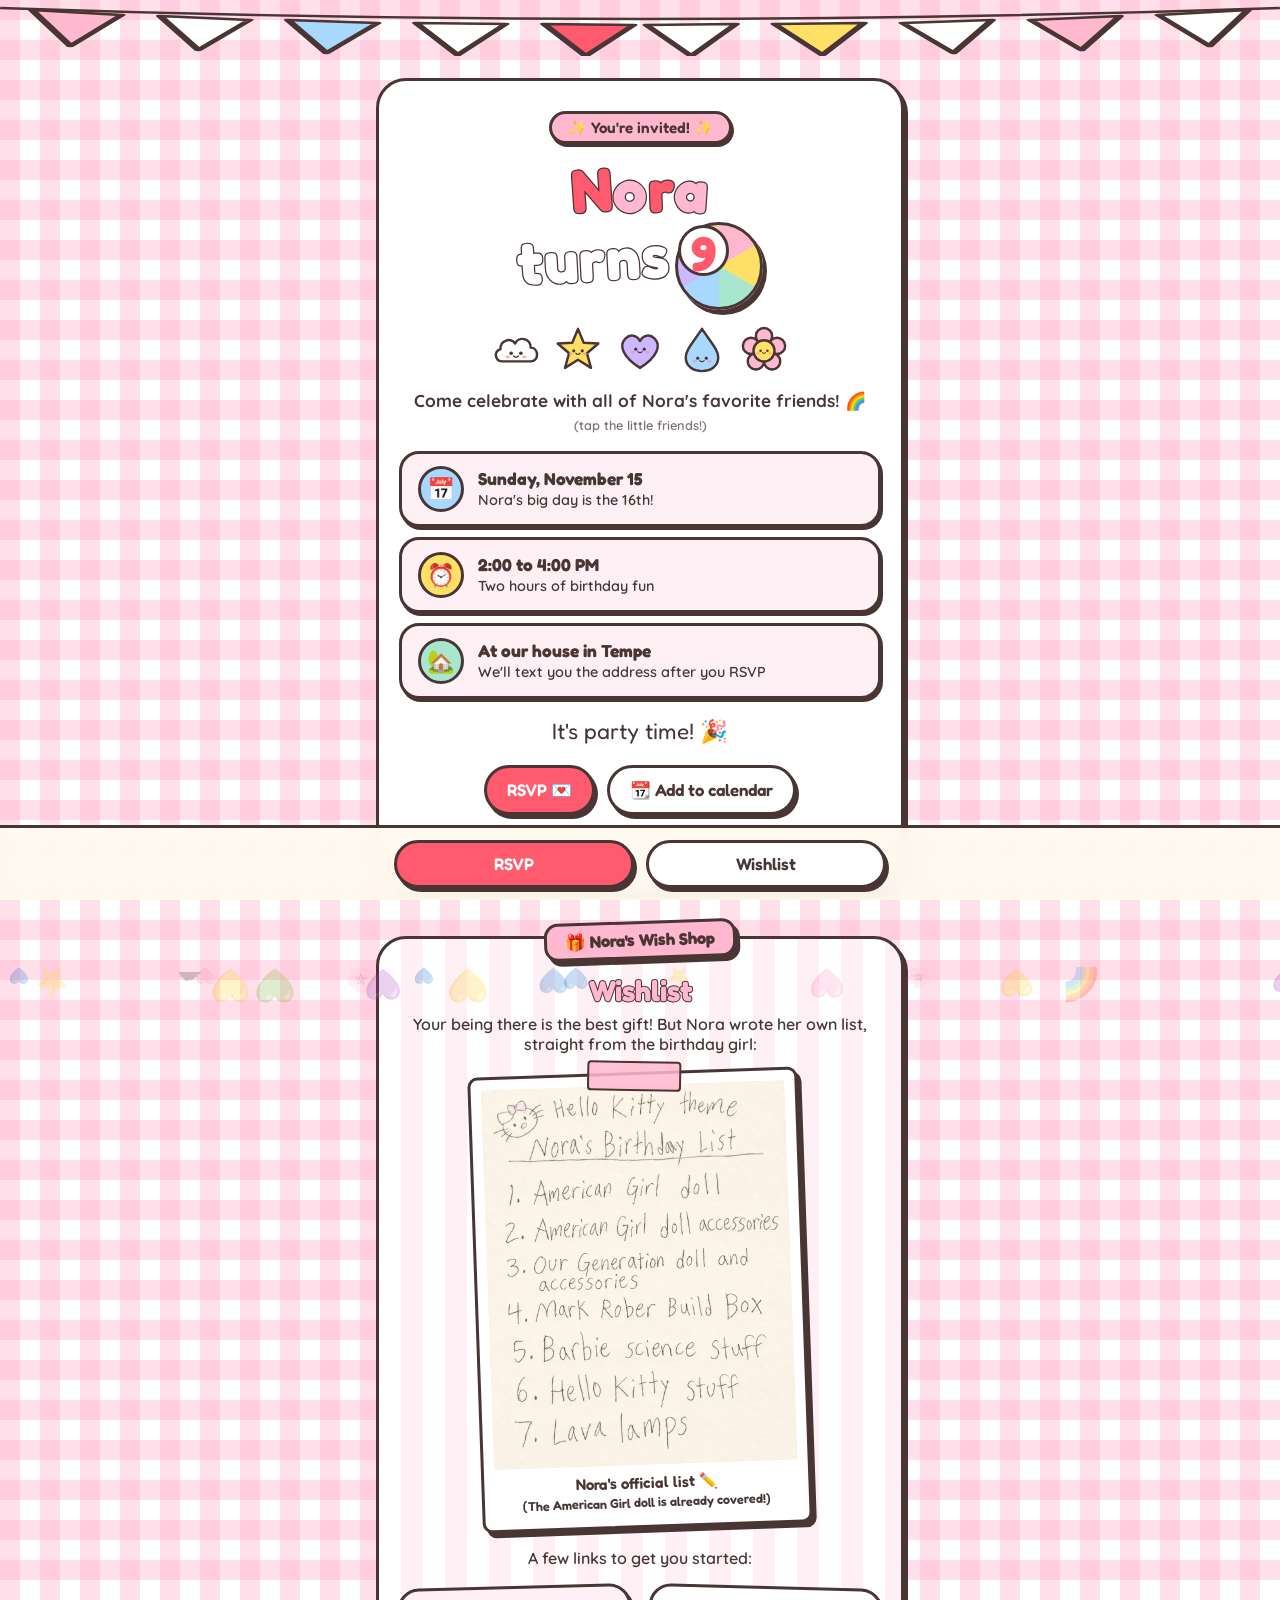
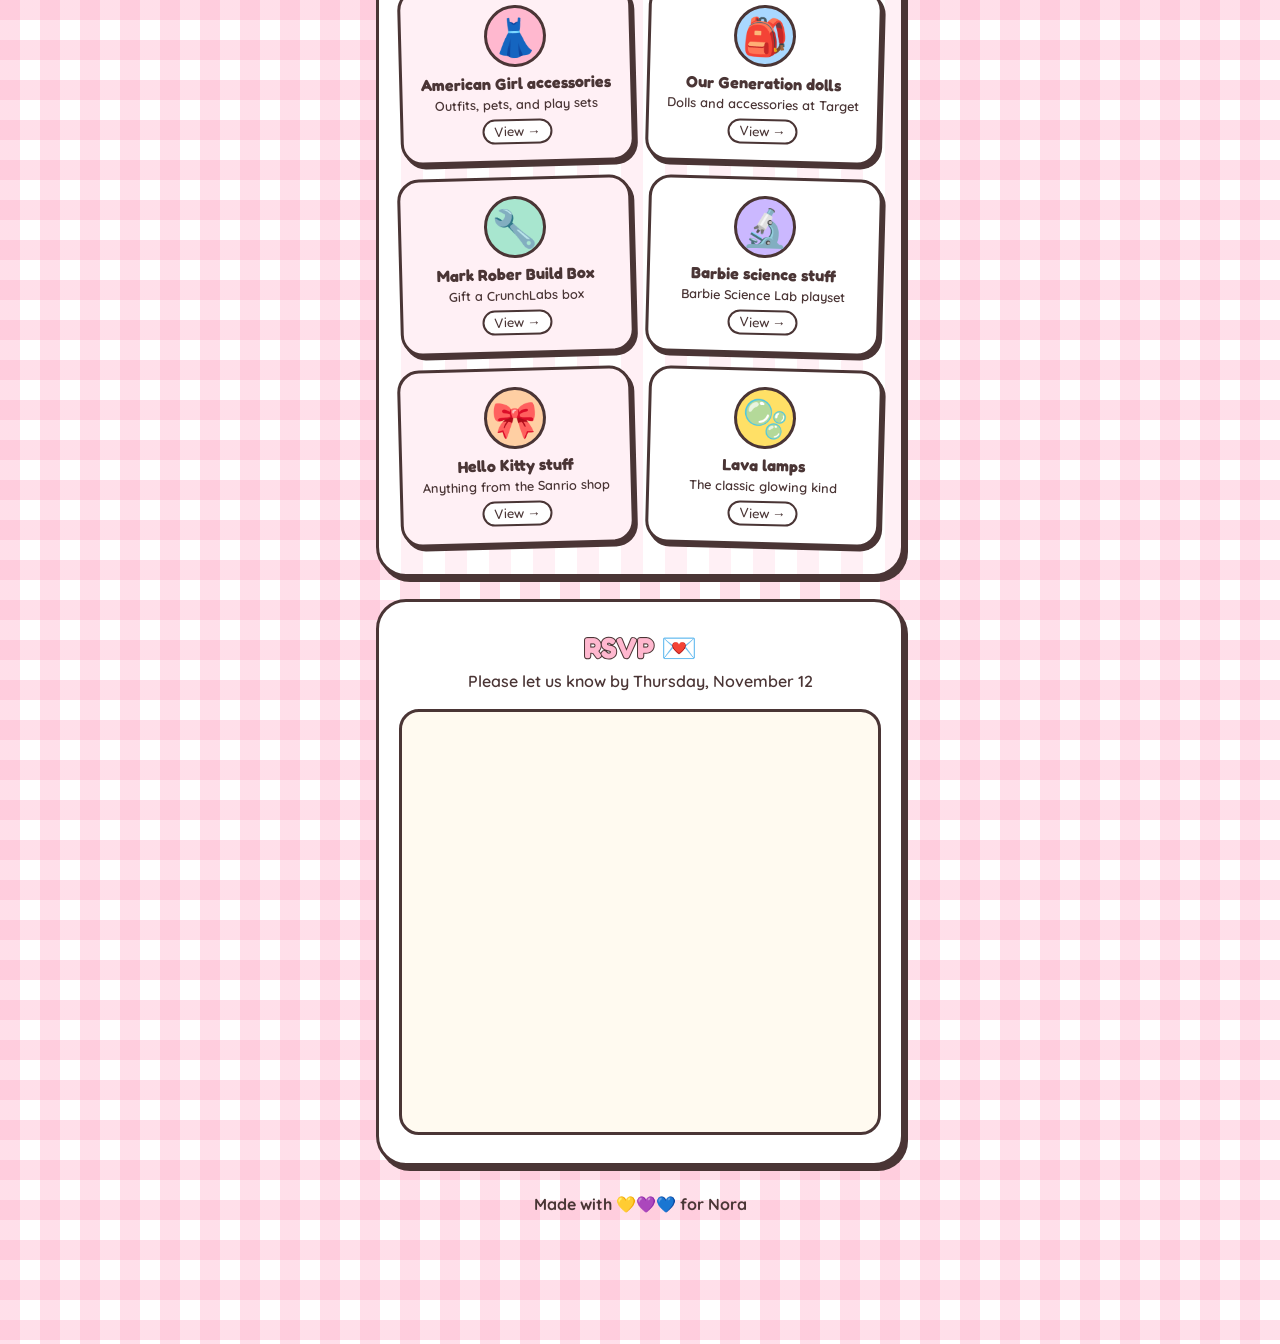
==== commit b0df07b4: "Embed Nora's list image and remove the doll from links Co-Authored-By: Claude Opus 5.5 <noreply@anth" ====
--- a/nora-9/index.html
+++ b/nora-9/index.html
@@ -218,8 +218,8 @@
     <h2 class="h-wish">Wishlist</h2>
     <p class="section-sub">Your being there is the best gift! But Nora wrote her own list, straight from the birthday girl:</p>
     <figure class="list-note">
-      <img src="noras-list.jpg" alt="Nora's handwritten birthday list: American Girl doll, American Girl doll accessories, Our Generation doll and accessories, Mark Rober Build Box, Barbie science stuff, Hello Kitty stuff, lava lamps" loading="lazy">
-      <figcaption>Nora's official list ✏️</figcaption>
+      <img src="[data-uri]" alt="Nora's handwritten birthday list: American Girl doll, American Girl doll accessories, Our Generation doll and accessories, Mark Rober Build Box, Barbie science stuff, Hello Kitty stuff, lava lamps" loading="lazy">
+      <figcaption>Nora's official list ✏️<br><small style="font-weight:600">(The American Girl doll is already covered!)</small></figcaption>
     </figure>
     <p class="section-sub">A few links to get you started:</p>
     <div class="wish-grid" id="wishGrid"></div>
@@ -257,7 +257,6 @@
 const REGISTRY_URL = ""; // full Amazon/Target wishlist link
 const WISHLIST = [
   // fav:true = big featured card
-  { emoji:"👧", name:"American Girl doll", note:"#1 on her list! Dolls and gift ideas", url:"https://www.americangirl.com/pages/holiday-gift-guide", fav:true },
   { emoji:"👗", name:"American Girl accessories", note:"Outfits, pets, and play sets", url:"https://www.americangirl.com/pages/holiday-gift-guide" },
   { emoji:"🎒", name:"Our Generation dolls", note:"Dolls and accessories at Target", url:"https://www.target.com/bp/our%20generation" },
   { emoji:"🔧", name:"Mark Rober Build Box", note:"Gift a CrunchLabs box", url:"https://www.crunchlabs.com/products/gift-a-build-box-subscription" },
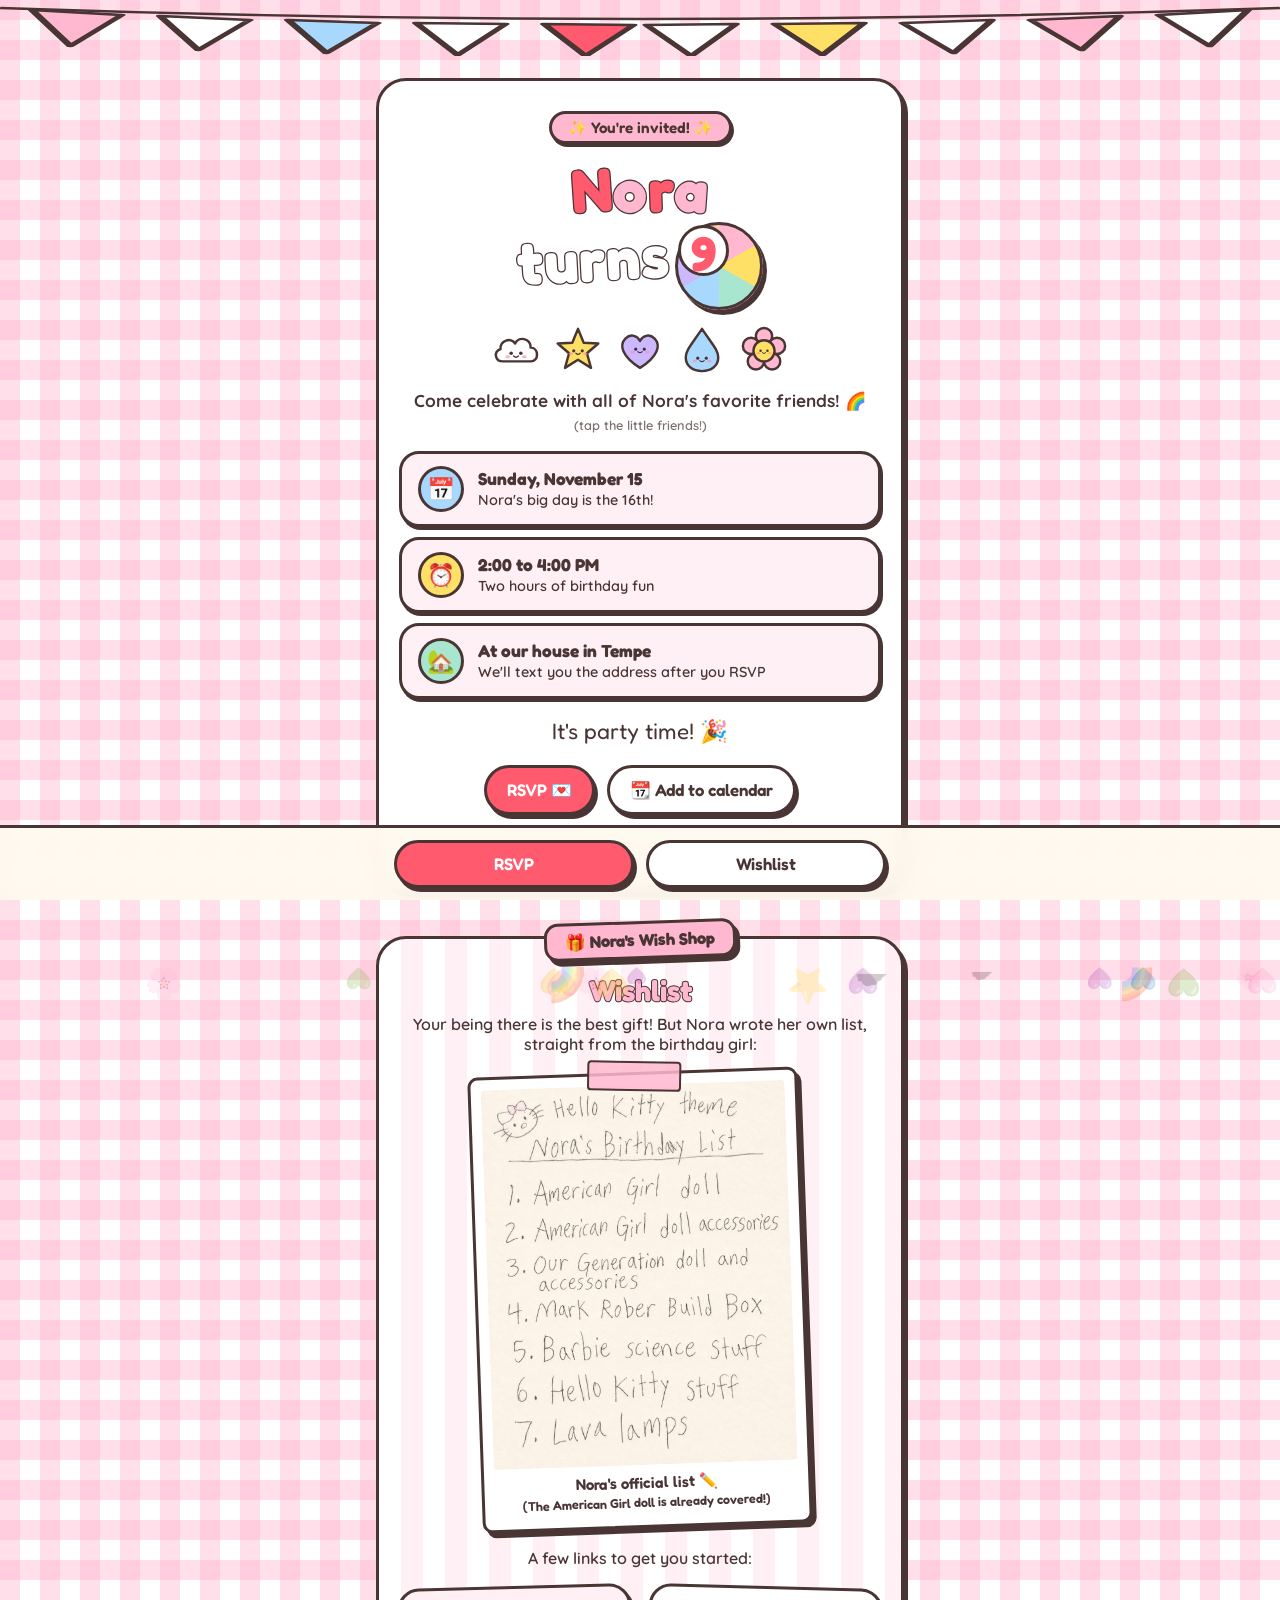
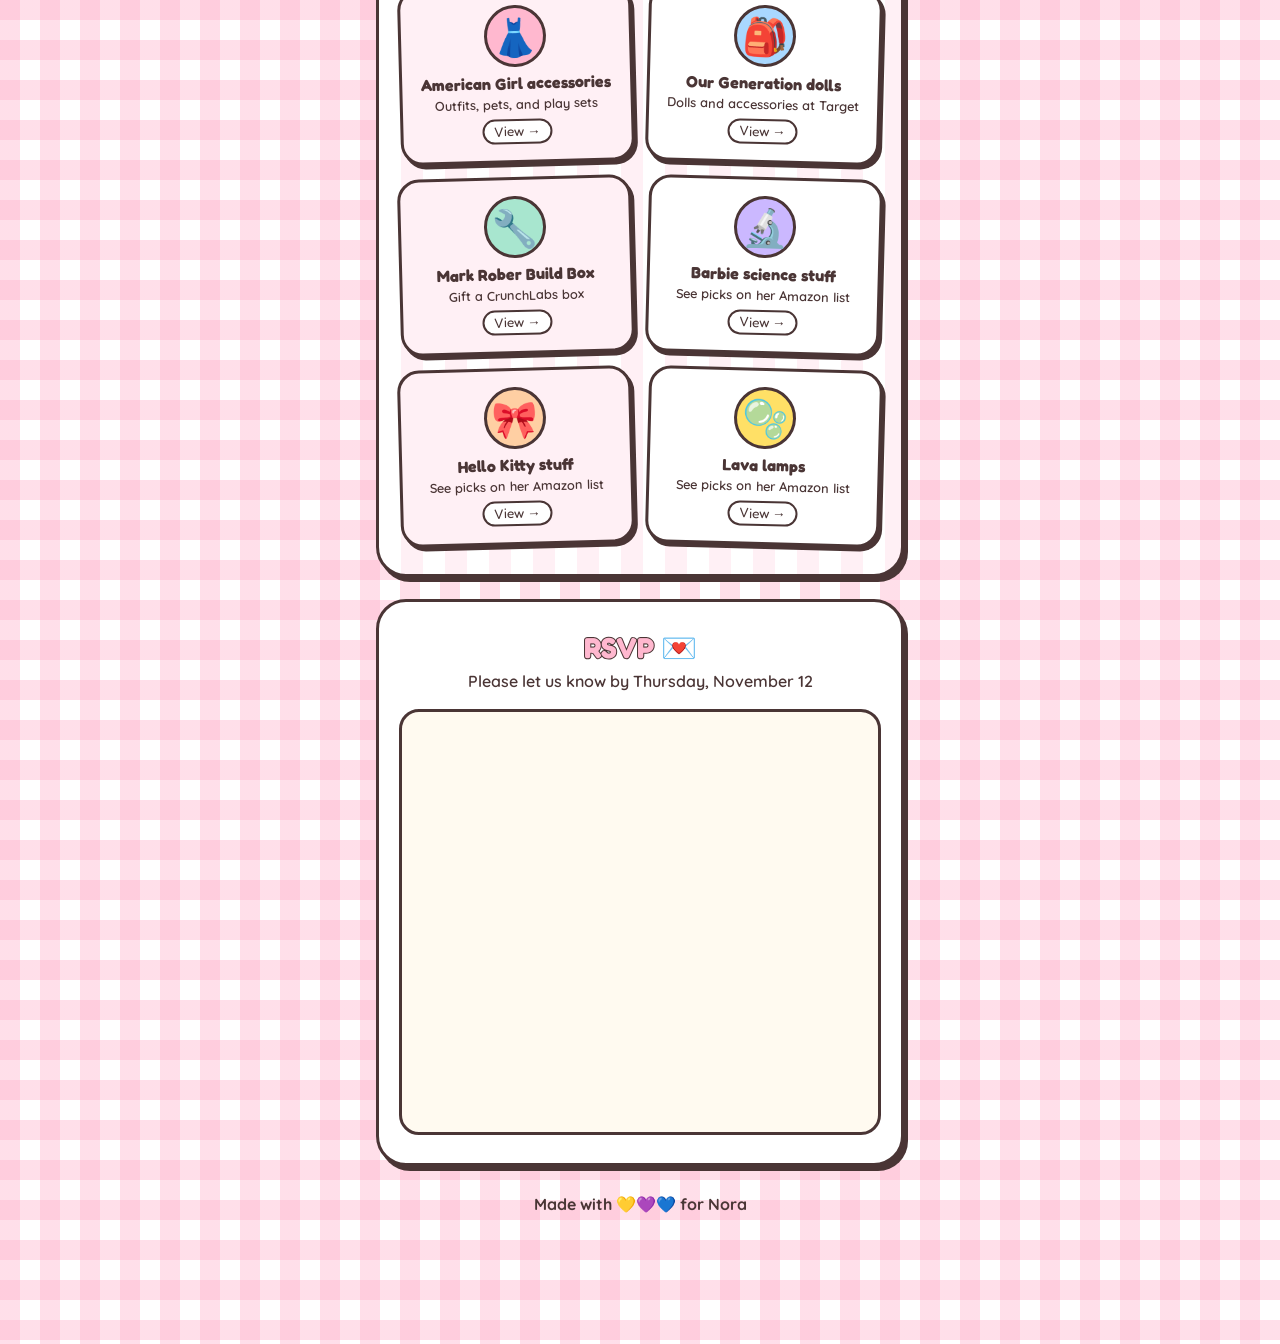
==== commit 8f59f3cf: "Point Barbie, Hello Kitty and lava lamp cards to Amazon list Co-Authored-By: Claude Opus 5.5 <norepl" ====
--- a/nora-9/index.html
+++ b/nora-9/index.html
@@ -260,9 +260,9 @@
   { emoji:"👗", name:"American Girl accessories", note:"Outfits, pets, and play sets", url:"https://www.americangirl.com/pages/holiday-gift-guide" },
   { emoji:"🎒", name:"Our Generation dolls", note:"Dolls and accessories at Target", url:"https://www.target.com/bp/our%20generation" },
   { emoji:"🔧", name:"Mark Rober Build Box", note:"Gift a CrunchLabs box", url:"https://www.crunchlabs.com/products/gift-a-build-box-subscription" },
-  { emoji:"🔬", name:"Barbie science stuff", note:"Barbie Science Lab playset", url:"https://www.target.com/p/barbie-science-lab-playset-jlx33/-/A-94998539" },
-  { emoji:"🎀", name:"Hello Kitty stuff", note:"Anything from the Sanrio shop", url:"https://www.sanrio.com" },
-  { emoji:"🫧", name:"Lava lamps", note:"The classic glowing kind", url:"https://www.lampsplus.com/products/T9490" }
+  { emoji:"🔬", name:"Barbie science stuff", note:"See picks on her Amazon list", url:"https://www.amazon.com/registries/gl/guest-view/1LC0WUSZSJNG7" },
+  { emoji:"🎀", name:"Hello Kitty stuff", note:"See picks on her Amazon list", url:"https://www.amazon.com/registries/gl/guest-view/1LC0WUSZSJNG7" },
+  { emoji:"🫧", name:"Lava lamps", note:"See picks on her Amazon list", url:"https://www.amazon.com/registries/gl/guest-view/1LC0WUSZSJNG7" }
 ];
 /* ==================================== */
 
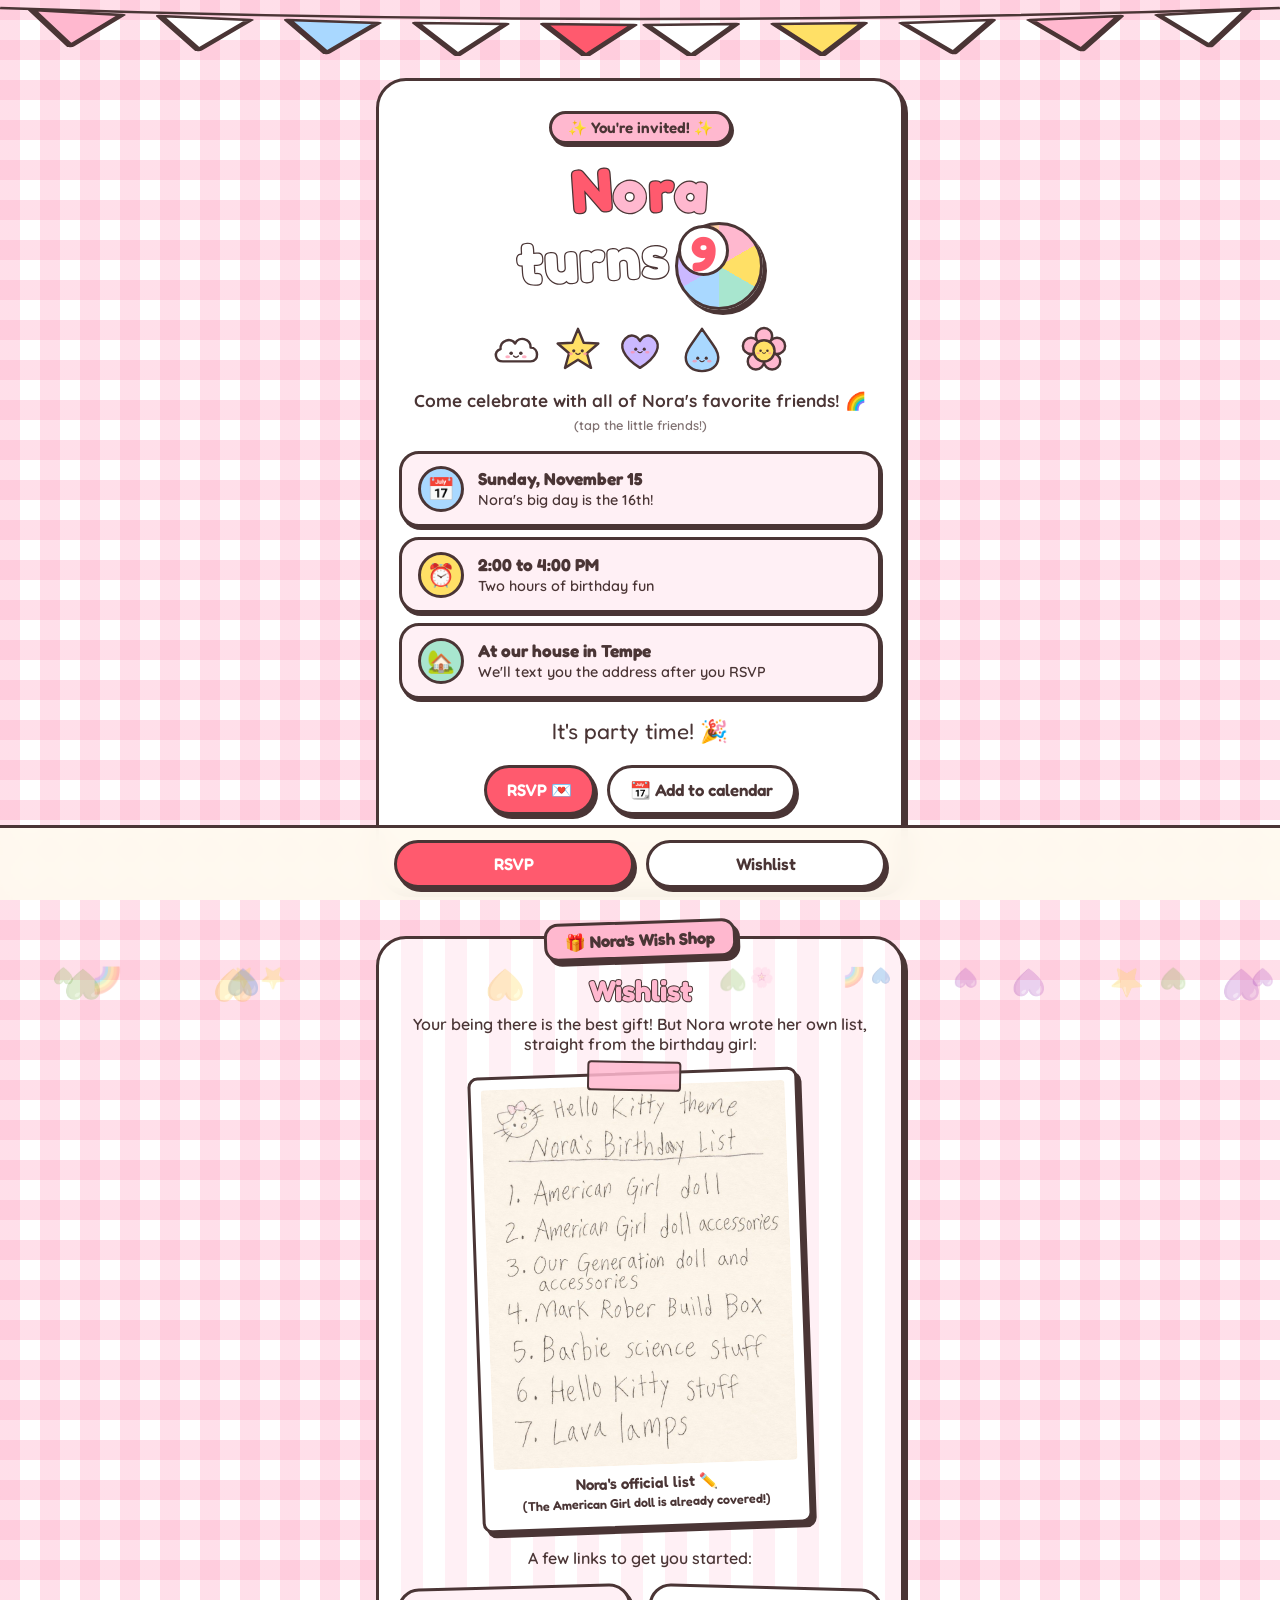
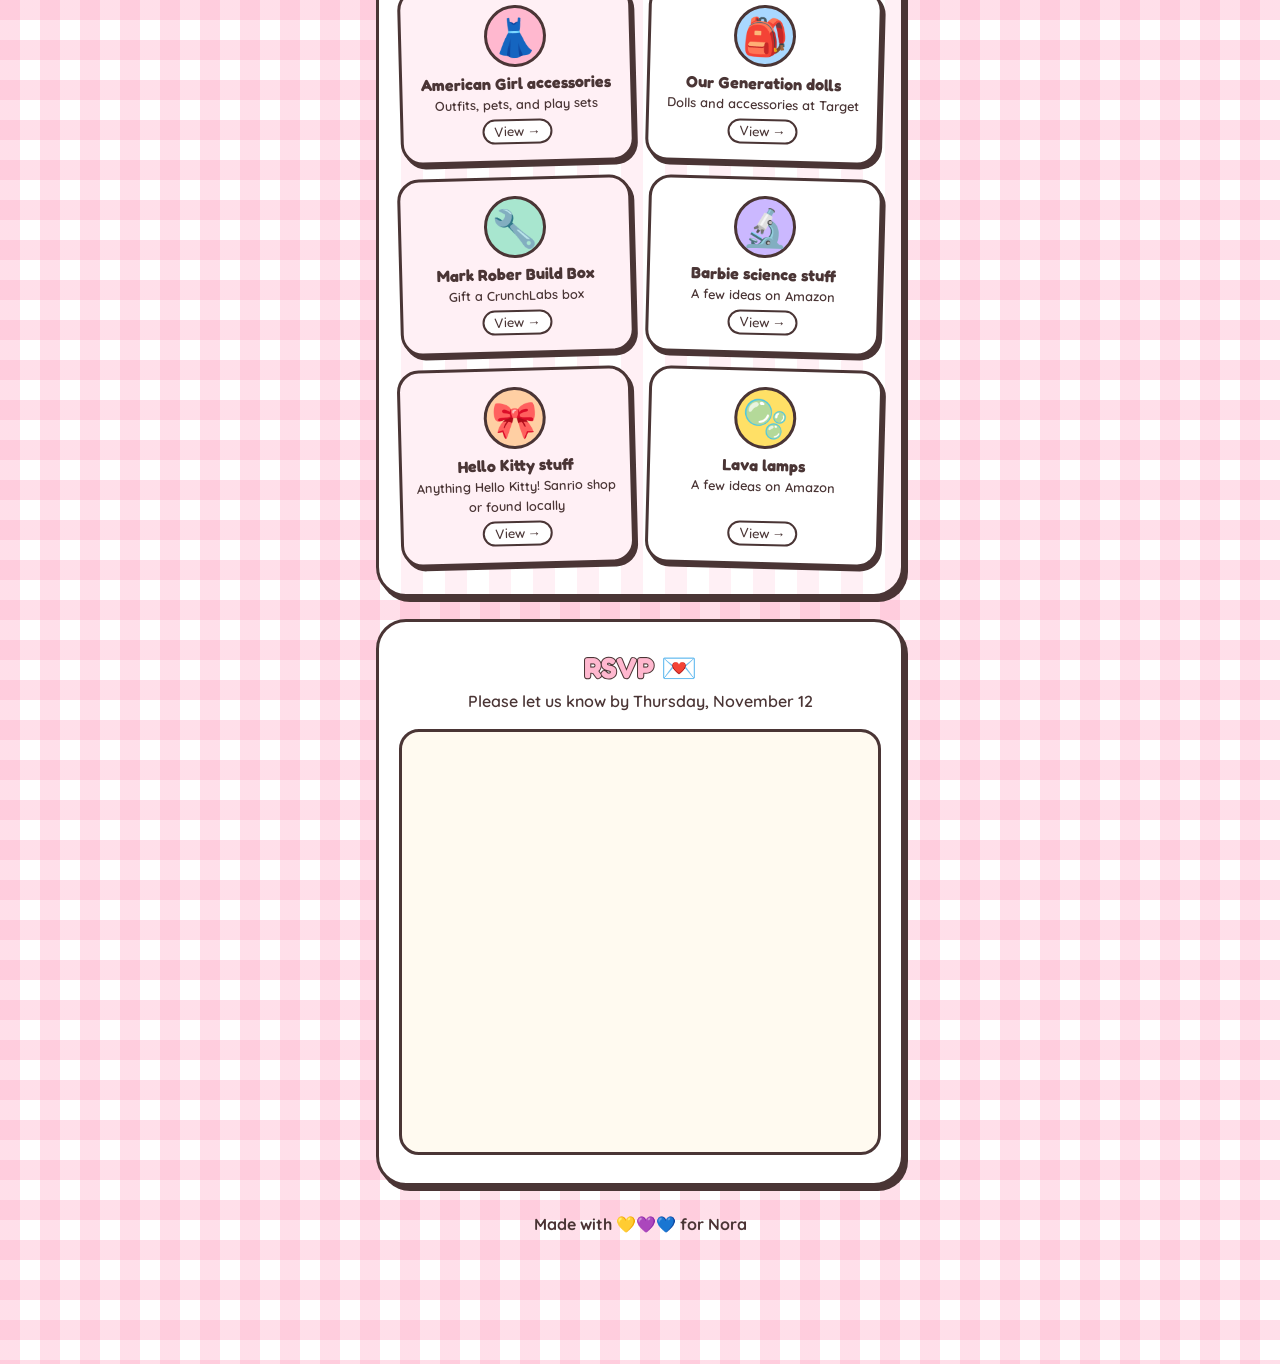
==== commit 772855e6: "Restore Sanrio link for Hello Kitty card, reword Amazon notes Co-Authored-By: Claude Opus 5.5 <norep" ====
--- a/nora-9/index.html
+++ b/nora-9/index.html
@@ -260,9 +260,9 @@
   { emoji:"👗", name:"American Girl accessories", note:"Outfits, pets, and play sets", url:"https://www.americangirl.com/pages/holiday-gift-guide" },
   { emoji:"🎒", name:"Our Generation dolls", note:"Dolls and accessories at Target", url:"https://www.target.com/bp/our%20generation" },
   { emoji:"🔧", name:"Mark Rober Build Box", note:"Gift a CrunchLabs box", url:"https://www.crunchlabs.com/products/gift-a-build-box-subscription" },
-  { emoji:"🔬", name:"Barbie science stuff", note:"See picks on her Amazon list", url:"https://www.amazon.com/registries/gl/guest-view/1LC0WUSZSJNG7" },
-  { emoji:"🎀", name:"Hello Kitty stuff", note:"See picks on her Amazon list", url:"https://www.amazon.com/registries/gl/guest-view/1LC0WUSZSJNG7" },
-  { emoji:"🫧", name:"Lava lamps", note:"See picks on her Amazon list", url:"https://www.amazon.com/registries/gl/guest-view/1LC0WUSZSJNG7" }
+  { emoji:"🔬", name:"Barbie science stuff", note:"A few ideas on Amazon", url:"https://www.amazon.com/registries/gl/guest-view/1LC0WUSZSJNG7" },
+  { emoji:"🎀", name:"Hello Kitty stuff", note:"Anything Hello Kitty! Sanrio shop or found locally", url:"https://www.sanrio.com" },
+  { emoji:"🫧", name:"Lava lamps", note:"A few ideas on Amazon", url:"https://www.amazon.com/registries/gl/guest-view/1LC0WUSZSJNG7" }
 ];
 /* ==================================== */
 
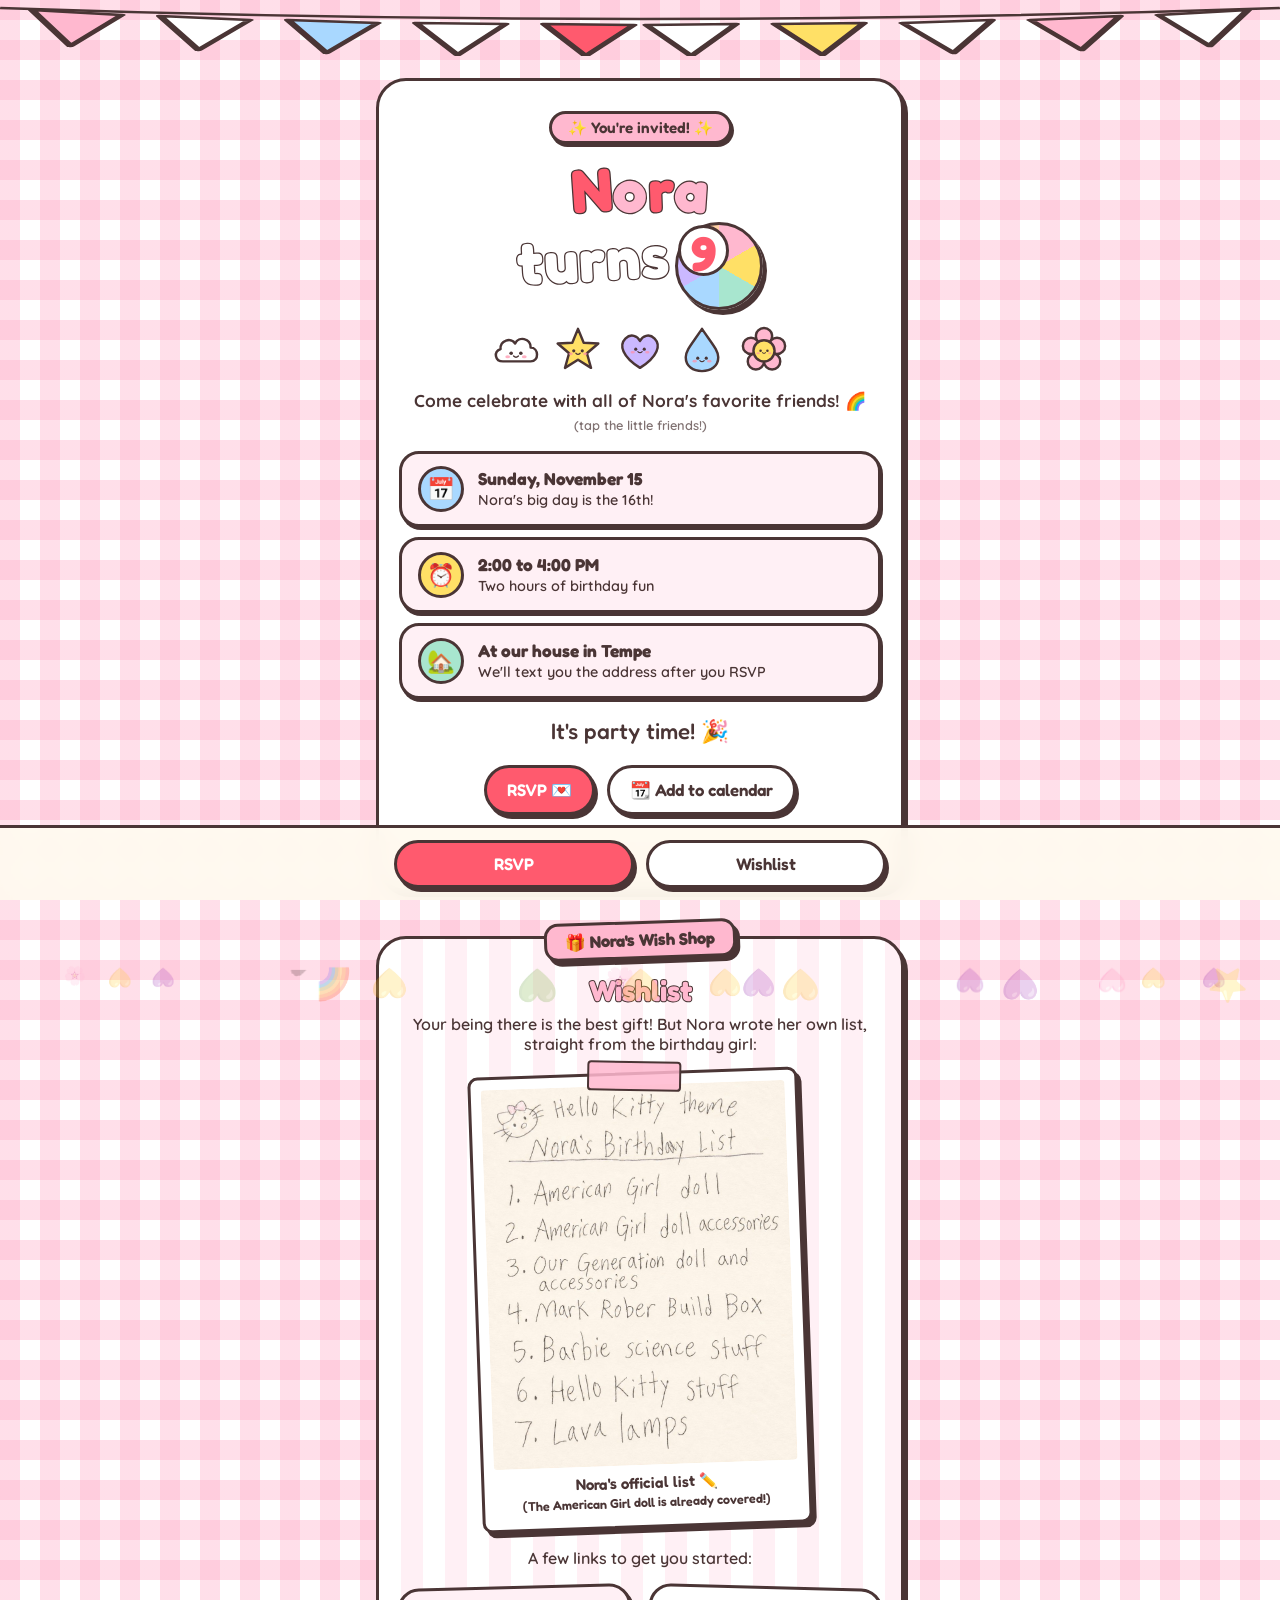
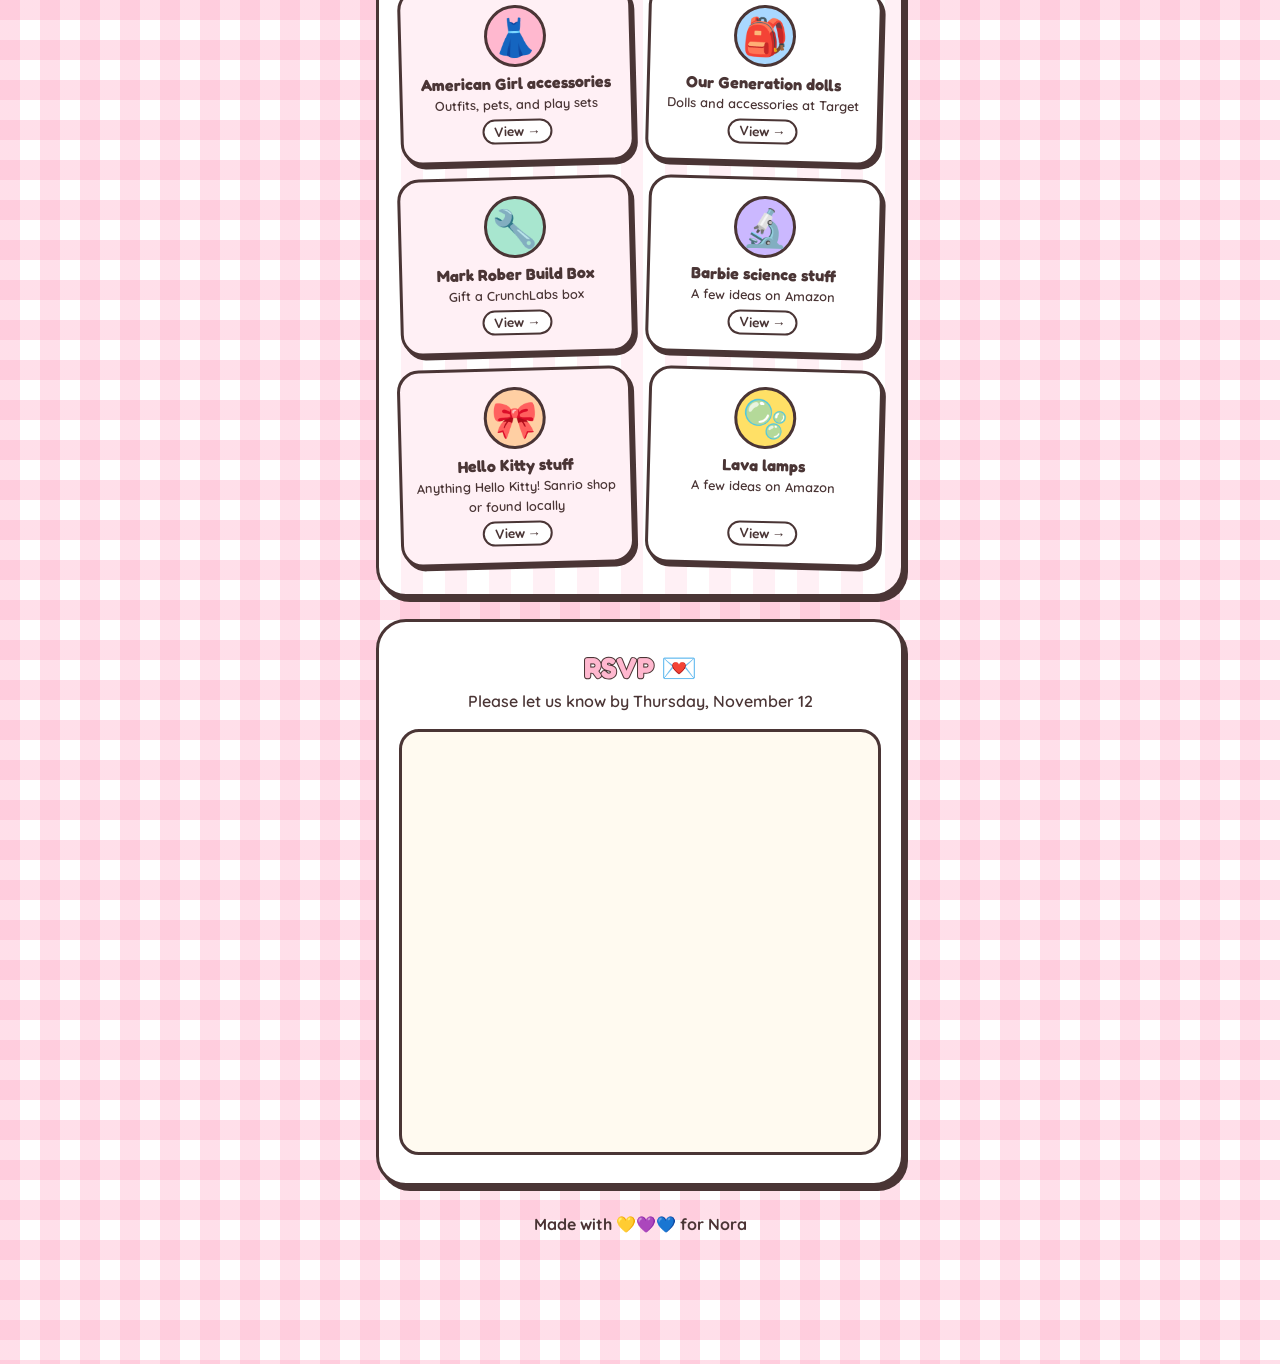
==== commit 59d4d0a4: "Self-host fonts instead of loading from Google Fonts Visitors' browsers no longer contact fonts.goog" ====
--- a/nora-9/index.html
+++ b/nora-9/index.html
@@ -11,9 +11,7 @@
 <meta property="og:description" content="Sunday, November 15 · 2 to 4 PM · Tap to RSVP and see Nora's wishlist">
 <meta name="theme-color" content="#fff3c4">
 <link rel="icon" href="data:image/svg+xml,<svg xmlns='http://www.w3.org/2000/svg' viewBox='0 0 100 100'><text y='.9em' font-size='90'>🌈</text></svg>">
-<link rel="preconnect" href="https://fonts.googleapis.com">
-<link rel="preconnect" href="https://fonts.gstatic.com" crossorigin>
-<link href="https://fonts.googleapis.com/css2?family=Fredoka:wght@500;600;700&family=Quicksand:wght@500;600;700&display=swap" rel="stylesheet">
+<link rel="stylesheet" href="assets/fonts/fonts.css">
 <style>
   :root{
     --cream:#fffaf0; --butter:#fff1b8; --butter-deep:#ffe27a;
--- a/nora-9/assets/fonts/fonts.css
+++ b/nora-9/assets/fonts/fonts.css
@@ -0,0 +1,13 @@
+/* Self-hosted fonts (no Google requests). Source: Fontsource, SIL Open Font License. */
+@font-face{font-family:"Fredoka";font-style:normal;font-weight:500;font-display:swap;src:url(fredoka-latin-500-normal.woff2) format("woff2");unicode-range:U+0000-00FF, U+0131, U+0152-0153, U+02BB-02BC, U+02C6, U+02DA, U+02DC, U+0304, U+0308, U+0329, U+2000-206F, U+20AC, U+2122, U+2191, U+2193, U+2212, U+2215, U+FEFF, U+FFFD}
+@font-face{font-family:"Fredoka";font-style:normal;font-weight:500;font-display:swap;src:url(fredoka-latin-ext-500-normal.woff2) format("woff2");unicode-range:U+0100-02BA, U+02BD-02C5, U+02C7-02CC, U+02CE-02D7, U+02DD-02FF, U+0304, U+0308, U+0329, U+1D00-1DBF, U+1E00-1E9F, U+1EF2-1EFF, U+2020, U+20A0-20AB, U+20AD-20C0, U+2113, U+2C60-2C7F, U+A720-A7FF}
+@font-face{font-family:"Fredoka";font-style:normal;font-weight:600;font-display:swap;src:url(fredoka-latin-600-normal.woff2) format("woff2");unicode-range:U+0000-00FF, U+0131, U+0152-0153, U+02BB-02BC, U+02C6, U+02DA, U+02DC, U+0304, U+0308, U+0329, U+2000-206F, U+20AC, U+2122, U+2191, U+2193, U+2212, U+2215, U+FEFF, U+FFFD}
+@font-face{font-family:"Fredoka";font-style:normal;font-weight:600;font-display:swap;src:url(fredoka-latin-ext-600-normal.woff2) format("woff2");unicode-range:U+0100-02BA, U+02BD-02C5, U+02C7-02CC, U+02CE-02D7, U+02DD-02FF, U+0304, U+0308, U+0329, U+1D00-1DBF, U+1E00-1E9F, U+1EF2-1EFF, U+2020, U+20A0-20AB, U+20AD-20C0, U+2113, U+2C60-2C7F, U+A720-A7FF}
+@font-face{font-family:"Fredoka";font-style:normal;font-weight:700;font-display:swap;src:url(fredoka-latin-700-normal.woff2) format("woff2");unicode-range:U+0000-00FF, U+0131, U+0152-0153, U+02BB-02BC, U+02C6, U+02DA, U+02DC, U+0304, U+0308, U+0329, U+2000-206F, U+20AC, U+2122, U+2191, U+2193, U+2212, U+2215, U+FEFF, U+FFFD}
+@font-face{font-family:"Fredoka";font-style:normal;font-weight:700;font-display:swap;src:url(fredoka-latin-ext-700-normal.woff2) format("woff2");unicode-range:U+0100-02BA, U+02BD-02C5, U+02C7-02CC, U+02CE-02D7, U+02DD-02FF, U+0304, U+0308, U+0329, U+1D00-1DBF, U+1E00-1E9F, U+1EF2-1EFF, U+2020, U+20A0-20AB, U+20AD-20C0, U+2113, U+2C60-2C7F, U+A720-A7FF}
+@font-face{font-family:"Quicksand";font-style:normal;font-weight:500;font-display:swap;src:url(quicksand-latin-500-normal.woff2) format("woff2");unicode-range:U+0000-00FF, U+0131, U+0152-0153, U+02BB-02BC, U+02C6, U+02DA, U+02DC, U+0304, U+0308, U+0329, U+2000-206F, U+20AC, U+2122, U+2191, U+2193, U+2212, U+2215, U+FEFF, U+FFFD}
+@font-face{font-family:"Quicksand";font-style:normal;font-weight:500;font-display:swap;src:url(quicksand-latin-ext-500-normal.woff2) format("woff2");unicode-range:U+0100-02BA, U+02BD-02C5, U+02C7-02CC, U+02CE-02D7, U+02DD-02FF, U+0304, U+0308, U+0329, U+1D00-1DBF, U+1E00-1E9F, U+1EF2-1EFF, U+2020, U+20A0-20AB, U+20AD-20C0, U+2113, U+2C60-2C7F, U+A720-A7FF}
+@font-face{font-family:"Quicksand";font-style:normal;font-weight:600;font-display:swap;src:url(quicksand-latin-600-normal.woff2) format("woff2");unicode-range:U+0000-00FF, U+0131, U+0152-0153, U+02BB-02BC, U+02C6, U+02DA, U+02DC, U+0304, U+0308, U+0329, U+2000-206F, U+20AC, U+2122, U+2191, U+2193, U+2212, U+2215, U+FEFF, U+FFFD}
+@font-face{font-family:"Quicksand";font-style:normal;font-weight:600;font-display:swap;src:url(quicksand-latin-ext-600-normal.woff2) format("woff2");unicode-range:U+0100-02BA, U+02BD-02C5, U+02C7-02CC, U+02CE-02D7, U+02DD-02FF, U+0304, U+0308, U+0329, U+1D00-1DBF, U+1E00-1E9F, U+1EF2-1EFF, U+2020, U+20A0-20AB, U+20AD-20C0, U+2113, U+2C60-2C7F, U+A720-A7FF}
+@font-face{font-family:"Quicksand";font-style:normal;font-weight:700;font-display:swap;src:url(quicksand-latin-700-normal.woff2) format("woff2");unicode-range:U+0000-00FF, U+0131, U+0152-0153, U+02BB-02BC, U+02C6, U+02DA, U+02DC, U+0304, U+0308, U+0329, U+2000-206F, U+20AC, U+2122, U+2191, U+2193, U+2212, U+2215, U+FEFF, U+FFFD}
+@font-face{font-family:"Quicksand";font-style:normal;font-weight:700;font-display:swap;src:url(quicksand-latin-ext-700-normal.woff2) format("woff2");unicode-range:U+0100-02BA, U+02BD-02C5, U+02C7-02CC, U+02CE-02D7, U+02DD-02FF, U+0304, U+0308, U+0329, U+1D00-1DBF, U+1E00-1E9F, U+1EF2-1EFF, U+2020, U+20A0-20AB, U+20AD-20C0, U+2113, U+2C60-2C7F, U+A720-A7FF}
